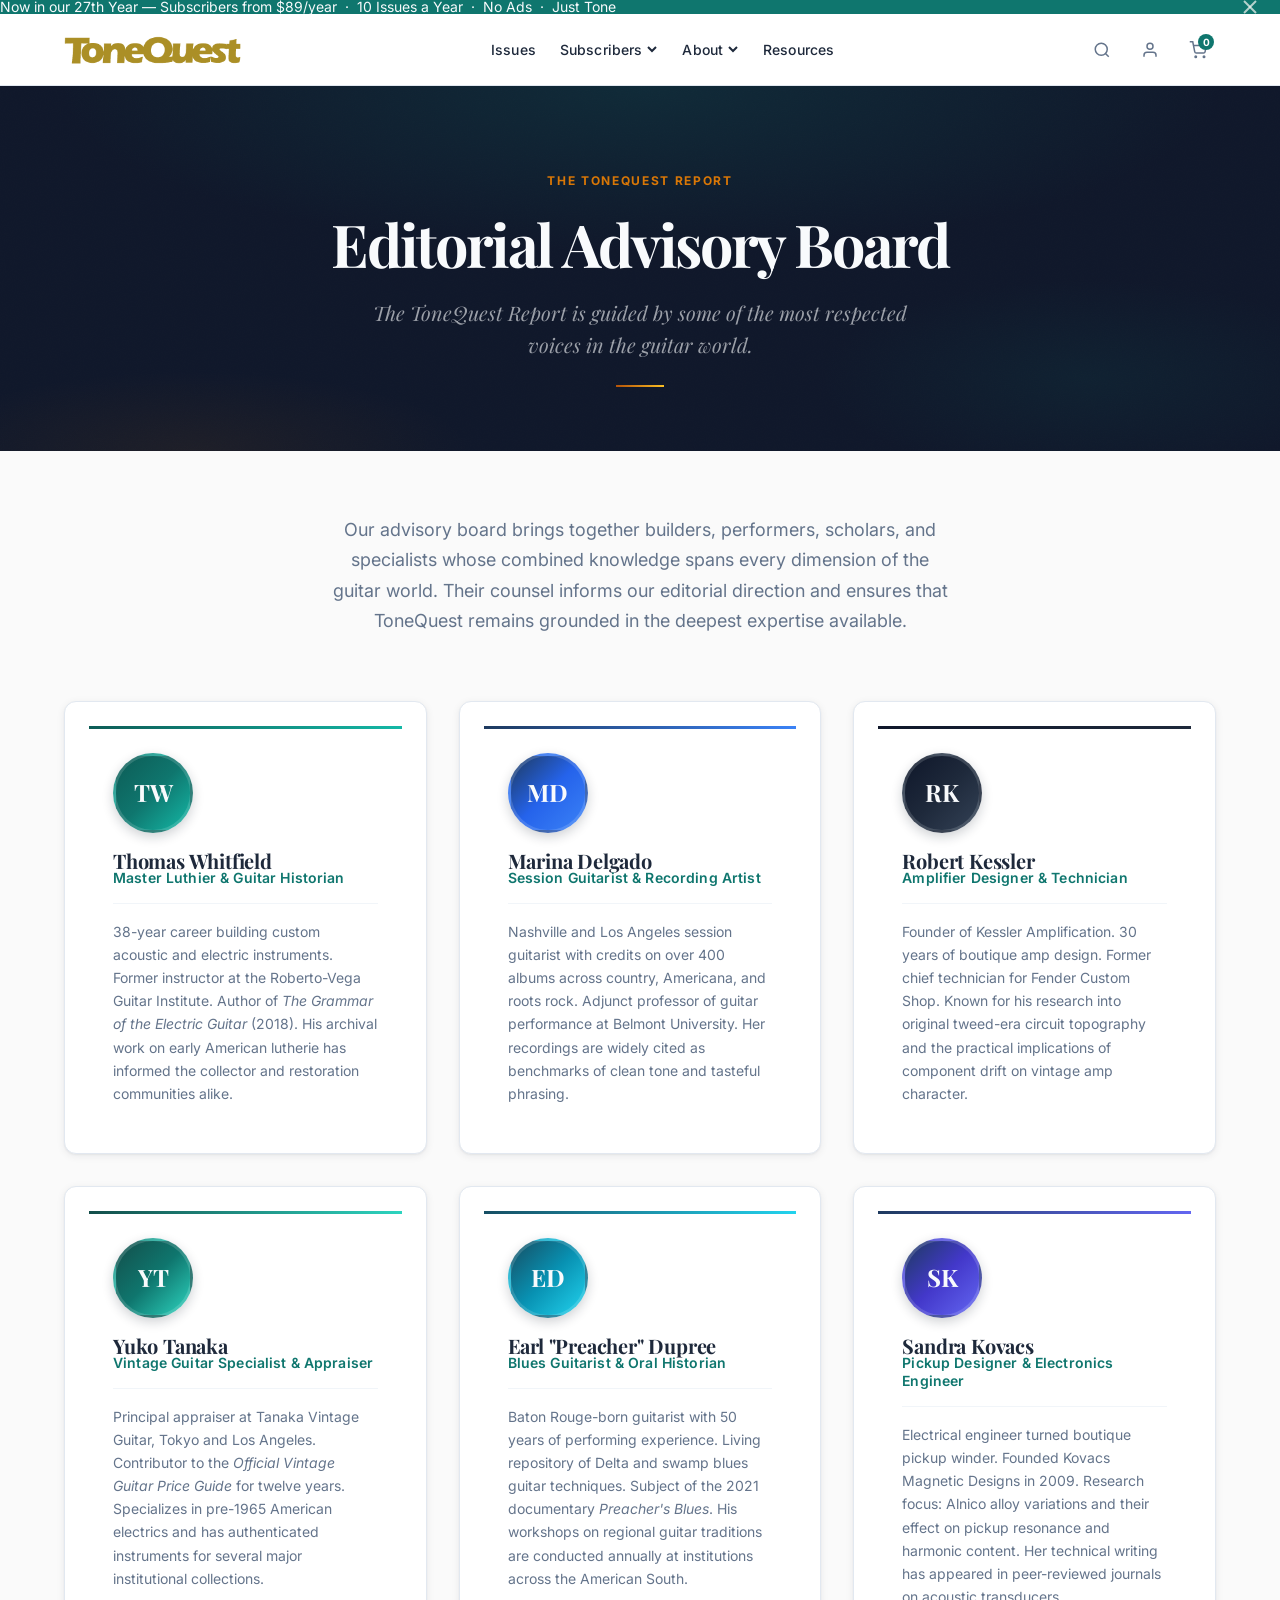
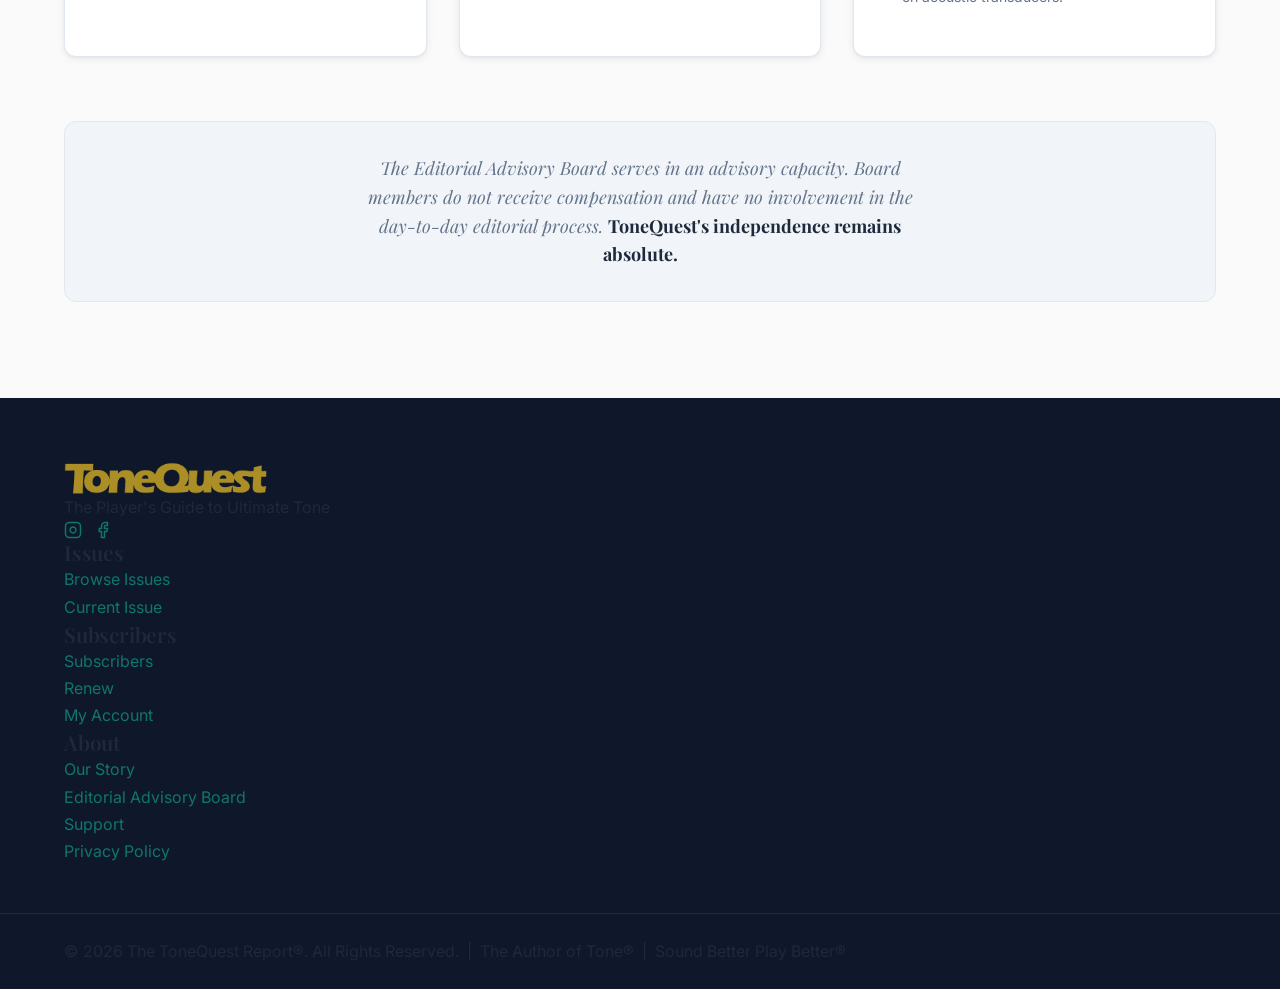
==== about/editorial-board/index.html @ 8b1b0295 "Update site — 2026-04-07T21:01:37.101Z" ====
<!DOCTYPE html>
<html lang="en">
<head>
  <meta charset="UTF-8">
  <meta name="viewport" content="width=device-width, initial-scale=1.0">
  <meta name="robots" content="none">
  <title>Editorial Advisory Board — The ToneQuest Report®</title>
  <link rel="preconnect" href="https://fonts.googleapis.com">
  <link rel="preconnect" href="https://fonts.gstatic.com" crossorigin>
  <link href="https://fonts.googleapis.com/css2?family=Playfair+Display:ital,wght@0,400;0,500;0,600;0,700;0,900;1,400;1,700&family=Inter:wght@300;400;500;600;700&display=swap" rel="stylesheet">
  <link rel="stylesheet" href="../../css/base.css">
  <link rel="stylesheet" href="../../css/components.css">
  <link rel="stylesheet" href="../../css/pages.css">

  <style>
    /* =========================================================================
       Editorial Advisory Board — Page-Specific Styles
       ========================================================================= */

    /* Page header */
    .page-header--board {
      background: var(--color-bg-dark);
      padding: var(--space-20) 0 var(--space-16);
      position: relative;
      overflow: hidden;
      text-align: center;
    }

    .page-header--board::before {
      content: '';
      position: absolute;
      inset: 0;
      background:
        radial-gradient(ellipse 70% 70% at 50% 0%, rgba(15, 118, 110, 0.2) 0%, transparent 65%),
        radial-gradient(ellipse 40% 40% at 15% 100%, rgba(217, 119, 6, 0.07) 0%, transparent 55%),
        radial-gradient(ellipse 35% 45% at 85% 80%, rgba(15, 118, 110, 0.1) 0%, transparent 60%);
      pointer-events: none;
    }

    .page-header--board::after {
      content: '';
      position: absolute;
      inset: 0;
      background-image: url("data:image/svg+xml,%3Csvg viewBox='0 0 512 512' xmlns='http://www.w3.org/2000/svg'%3E%3Cfilter id='noise'%3E%3CfeTurbulence type='fractalNoise' baseFrequency='0.65' numOctaves='3' stitchTiles='stitch'/%3E%3C/filter%3E%3Crect width='100%25' height='100%25' filter='url(%23noise)' opacity='0.05'/%3E%3C/svg%3E");
      pointer-events: none;
      opacity: 0.3;
    }

    .page-header--board .container {
      position: relative;
      z-index: 1;
    }

    .page-header--board .eyebrow {
      display: inline-flex;
      align-items: center;
      gap: var(--space-3);
      font-family: var(--font-sans);
      font-size: var(--text-xs);
      font-weight: 700;
      letter-spacing: 0.14em;
      text-transform: uppercase;
      color: var(--color-accent);
      margin-bottom: var(--space-5);
    }

    .page-header--board h1 {
      color: var(--color-text-light);
      font-size: clamp(2rem, 4vw + 0.5rem, var(--text-6xl));
      letter-spacing: -0.04em;
      margin-bottom: var(--space-5);
    }

    .page-header__sub {
      font-size: var(--text-xl);
      line-height: 1.6;
      color: rgba(248, 250, 252, 0.6);
      max-width: 52ch;
      margin: 0 auto;
      font-family: var(--font-serif);
      font-style: italic;
    }

    /* Gold rule divider */
    .page-header--board .gold-rule {
      width: 48px;
      height: 2px;
      background: linear-gradient(90deg, var(--color-accent-dark), var(--color-accent-light));
      margin: var(--space-6) auto 0;
    }

    /* -------------------------------------------------------------------------
       Board page body
       ------------------------------------------------------------------------- */
    .board-page {
      padding: var(--space-16) 0 var(--space-24);
    }

    /* Board intro text */
    .board-intro {
      max-width: 62ch;
      margin: 0 auto var(--space-16);
      text-align: center;
    }

    .board-intro p {
      font-size: var(--text-lg);
      line-height: 1.7;
      color: var(--color-text-muted);
    }

    /* Board grid */
    .board-grid {
      display: grid;
      grid-template-columns: repeat(3, 1fr);
      gap: var(--space-8);
    }

    @media (max-width: 900px) {
      .board-grid {
        grid-template-columns: repeat(2, 1fr);
      }
    }

    @media (max-width: 560px) {
      .board-grid {
        grid-template-columns: 1fr;
      }
    }

    /* Board card */
    .board-card {
      display: flex;
      flex-direction: column;
      gap: 0;
      background: var(--color-surface);
      border: 1px solid var(--color-border);
      border-radius: var(--radius-xl);
      overflow: hidden;
      box-shadow: var(--shadow-card);
      transition: box-shadow 250ms var(--easing-out), transform 250ms var(--easing-out);
    }

    .board-card:hover {
      box-shadow: var(--shadow-elevated);
      transform: translateY(-3px);
    }

    /* Card top accent bar */
    .board-card__accent-bar {
      height: 3px;
    }

    .board-card__body {
      display: flex;
      flex-direction: column;
      gap: var(--space-4);
      padding: var(--space-6);
    }

    /* Avatar */
    .board-card__avatar {
      width: 80px;
      height: 80px;
      border-radius: var(--radius-full);
      display: flex;
      align-items: center;
      justify-content: center;
      font-family: var(--font-serif);
      font-size: var(--text-2xl);
      font-weight: 700;
      color: #F8FAFC;
      flex-shrink: 0;
      border: 3px solid rgba(248, 250, 252, 0.15);
      box-shadow:
        0 4px 12px rgba(15, 23, 42, 0.2),
        0 0 0 4px rgba(248, 250, 252, 0.05);
    }

    .board-card__name {
      font-family: var(--font-serif);
      font-size: var(--text-xl);
      font-weight: 700;
      color: var(--color-text);
      letter-spacing: -0.01em;
      line-height: 1.2;
    }

    .board-card__title {
      font-size: var(--text-sm);
      font-weight: 600;
      color: var(--color-primary);
      letter-spacing: 0.01em;
      line-height: 1.3;
      margin-top: calc(var(--space-1) * -1);
    }

    .board-card__divider {
      height: 1px;
      background: var(--color-border-light);
    }

    .board-card__bio {
      font-size: var(--text-sm);
      line-height: 1.65;
      color: var(--color-text-muted);
    }

    /* Footer note */
    .board-footer-note {
      margin-top: var(--space-16);
      padding: var(--space-8) var(--space-10);
      background: var(--color-bg-alt);
      border: 1px solid var(--color-border);
      border-radius: var(--radius-xl);
      text-align: center;
    }

    .board-footer-note p {
      font-family: var(--font-serif);
      font-size: var(--text-lg);
      font-style: italic;
      line-height: 1.6;
      color: var(--color-text-muted);
      max-width: 55ch;
      margin: 0 auto;
    }

    .board-footer-note p strong {
      font-style: normal;
      font-weight: 700;
      color: var(--color-text);
    }
  </style>
</head>
<body>

  <!-- Announcement Bar -->
  <div class="announcement-bar" id="announcementBar">
    <div class="announcement-bar__content">
      Now in our 27th Year — Subscribers from $89/year &nbsp;·&nbsp; 10 Issues a Year &nbsp;·&nbsp; No Ads &nbsp;·&nbsp; Just Tone
    </div>
    <button class="announcement-bar__close" id="closeAnnouncement" aria-label="Close announcement">
      <svg viewBox="0 0 14 14" fill="none" stroke="currentColor" stroke-width="2">
        <line x1="1" y1="1" x2="13" y2="13"/>
        <line x1="13" y1="1" x2="1" y2="13"/>
      </svg>
    </button>
  </div>

  <!-- Site Header -->
  <header class="site-header" id="siteHeader">
    <div class="site-header__inner container">
      <a href="../../" class="site-logo">
        <img src="../../brand_assets/email-header.png" alt="The ToneQuest Report" height="36">
      </a>

      <nav class="site-nav" id="siteNav" aria-label="Primary navigation">
        <ul class="site-nav__list" style="display: flex; align-items: center; gap: 0; list-style: none;">
          <li class="site-nav__item">
            <a href="../../issues/" class="site-nav__link">Issues</a>
          </li>
          <li class="site-nav__item" data-dropdown>
            <button class="site-nav__link" aria-expanded="false" aria-haspopup="true">
              Subscribers
              <svg class="site-nav__chevron" viewBox="0 0 12 12" fill="none" stroke="currentColor" stroke-width="2">
                <polyline points="2,4 6,8 10,4"/>
              </svg>
            </button>
            <div class="nav-dropdown">
              <a href="../../subscribers/" class="nav-dropdown__link">Subscribers</a>
              <a href="../../renew/" class="nav-dropdown__link">Renew</a>
              <a href="../../my-account/" class="nav-dropdown__link">My Account</a>
            </div>
          </li>
          <li class="site-nav__item" data-dropdown>
            <button class="site-nav__link" aria-expanded="false" aria-haspopup="true">
              About
              <svg class="site-nav__chevron" viewBox="0 0 12 12" fill="none" stroke="currentColor" stroke-width="2">
                <polyline points="2,4 6,8 10,4"/>
              </svg>
            </button>
            <div class="nav-dropdown">
              <a href="../../about/our-story/" class="nav-dropdown__link">Our Story</a>
              <a href="../../about/editorial-board/" class="nav-dropdown__link">Editorial Advisory Board</a>
            </div>
          </li>
          <li class="site-nav__item">
            <a href="#" class="site-nav__link">Resources</a>
          </li>
        </ul>
      </nav>

      <div class="site-header__actions">
        <button class="header-icon-btn" aria-label="Search">
          <svg viewBox="0 0 24 24" fill="none" stroke="currentColor" stroke-width="2">
            <circle cx="11" cy="11" r="8"/>
            <line x1="21" y1="21" x2="16.65" y2="16.65"/>
          </svg>
        </button>
        <a href="../../my-account/" class="header-icon-btn" aria-label="My Account">
          <svg viewBox="0 0 24 24" fill="none" stroke="currentColor" stroke-width="2">
            <path d="M20 21v-2a4 4 0 0 0-4-4H8a4 4 0 0 0-4 4v2"/>
            <circle cx="12" cy="7" r="4"/>
          </svg>
        </a>
        <button class="header-icon-btn" style="position: relative;" aria-label="Cart">
          <svg viewBox="0 0 24 24" fill="none" stroke="currentColor" stroke-width="2">
            <circle cx="9" cy="21" r="1"/>
            <circle cx="20" cy="21" r="1"/>
            <path d="M1 1h4l2.68 13.39a2 2 0 0 0 2 1.61h9.72a2 2 0 0 0 2-1.61L23 6H6"/>
          </svg>
          <span style="
            position: absolute; top: 2px; right: 2px;
            min-width: 16px; height: 16px;
            background: var(--color-primary);
            color: white; font-size: 10px; font-weight: 700;
            border-radius: 8px; display: flex; align-items: center; justify-content: center;
            padding: 0 3px; line-height: 1;
          ">0</span>
        </button>
        <button class="hamburger-btn" id="menuToggle" aria-expanded="false" aria-label="Open menu">
          <span class="hamburger-btn__line"></span>
          <span class="hamburger-btn__line"></span>
          <span class="hamburger-btn__line"></span>
        </button>
      </div>
    </div>
  </header>

  <!-- Mobile Nav -->
  <div class="mobile-nav-overlay" id="mobileNavOverlay"></div>
  <nav class="mobile-nav-drawer" id="mobile-nav-drawer" aria-label="Mobile navigation">
    <div class="mobile-nav-drawer__header">
      <img src="../../brand_assets/email-header.png" alt="The ToneQuest Report" height="28">
      <button class="mobile-nav-drawer__close" aria-label="Close menu">
        <svg width="18" height="18" viewBox="0 0 18 18" fill="none" stroke="currentColor" stroke-width="2">
          <line x1="2" y1="2" x2="16" y2="16"/>
          <line x1="16" y1="2" x2="2" y2="16"/>
        </svg>
      </button>
    </div>
    <ul class="mobile-nav__list">
      <li><a href="../../issues/" class="mobile-nav__link">Issues</a></li>
      <li>
        <button class="mobile-nav__link" style="width: 100%; text-align: left; justify-content: space-between;">
          Subscribers <span>▾</span>
        </button>
        <div class="mobile-nav__sub">
          <a href="../../subscribers/" class="mobile-nav__sub-link">Subscribers</a>
          <a href="../../renew/" class="mobile-nav__sub-link">Renew</a>
          <a href="../../my-account/" class="mobile-nav__sub-link">My Account</a>
        </div>
      </li>
      <li>
        <button class="mobile-nav__link" style="width: 100%; text-align: left; justify-content: space-between;">
          About <span>▾</span>
        </button>
        <div class="mobile-nav__sub">
          <a href="../../about/our-story/" class="mobile-nav__sub-link">Our Story</a>
          <a href="../../about/editorial-board/" class="mobile-nav__sub-link">Editorial Advisory Board</a>
        </div>
      </li>
      <li><a href="#" class="mobile-nav__link">Resources</a></li>
    </ul>
    <div class="mobile-nav-drawer__cta">
      <a href="../../subscribers/" class="btn btn-primary btn-full">Subscribers — from $89/yr</a>
    </div>
  </nav>

  <!-- Page Header -->
  <section class="page-header--board">
    <div class="container">
      <div class="eyebrow">The ToneQuest Report</div>
      <h1>Editorial Advisory Board</h1>
      <p class="page-header__sub">The ToneQuest Report is guided by some of the most respected voices in the guitar world.</p>
      <div class="gold-rule"></div>
    </div>
  </section>

  <!-- Board Page Main -->
  <main class="board-page">
    <div class="container">

      <div class="board-intro">
        <p>Our advisory board brings together builders, performers, scholars, and specialists whose combined knowledge spans every dimension of the guitar world. Their counsel informs our editorial direction and ensures that ToneQuest remains grounded in the deepest expertise available.</p>
      </div>

      <div class="board-grid">

        <!-- Thomas Whitfield -->
        <div class="board-card">
          <div class="board-card__accent-bar" style="background: linear-gradient(90deg, #0D5C56, #14B8A6);"></div>
          <div class="board-card__body">
            <div class="board-card__avatar" style="background: linear-gradient(135deg, #0D5C56, #0F766E, #14B8A6);">TW</div>
            <div>
              <h3 class="board-card__name">Thomas Whitfield</h3>
              <p class="board-card__title">Master Luthier &amp; Guitar Historian</p>
            </div>
            <div class="board-card__divider"></div>
            <p class="board-card__bio">38-year career building custom acoustic and electric instruments. Former instructor at the Roberto-Vega Guitar Institute. Author of <em>The Grammar of the Electric Guitar</em> (2018). His archival work on early American lutherie has informed the collector and restoration communities alike.</p>
          </div>
        </div>

        <!-- Marina Delgado -->
        <div class="board-card">
          <div class="board-card__accent-bar" style="background: linear-gradient(90deg, #1E3A5F, #3B82F6);"></div>
          <div class="board-card__body">
            <div class="board-card__avatar" style="background: linear-gradient(135deg, #1E3A5F, #2563EB, #3B82F6);">MD</div>
            <div>
              <h3 class="board-card__name">Marina Delgado</h3>
              <p class="board-card__title">Session Guitarist &amp; Recording Artist</p>
            </div>
            <div class="board-card__divider"></div>
            <p class="board-card__bio">Nashville and Los Angeles session guitarist with credits on over 400 albums across country, Americana, and roots rock. Adjunct professor of guitar performance at Belmont University. Her recordings are widely cited as benchmarks of clean tone and tasteful phrasing.</p>
          </div>
        </div>

        <!-- Robert Kessler -->
        <div class="board-card">
          <div class="board-card__accent-bar" style="background: linear-gradient(90deg, #0F172A, #1E293B);"></div>
          <div class="board-card__body">
            <div class="board-card__avatar" style="background: linear-gradient(135deg, #0F172A, #1E293B, #334155);">RK</div>
            <div>
              <h3 class="board-card__name">Robert Kessler</h3>
              <p class="board-card__title">Amplifier Designer &amp; Technician</p>
            </div>
            <div class="board-card__divider"></div>
            <p class="board-card__bio">Founder of Kessler Amplification. 30 years of boutique amp design. Former chief technician for Fender Custom Shop. Known for his research into original tweed-era circuit topography and the practical implications of component drift on vintage amp character.</p>
          </div>
        </div>

        <!-- Yuko Tanaka -->
        <div class="board-card">
          <div class="board-card__accent-bar" style="background: linear-gradient(90deg, #134E4A, #2DD4BF);"></div>
          <div class="board-card__body">
            <div class="board-card__avatar" style="background: linear-gradient(135deg, #134E4A, #0F766E, #2DD4BF);">YT</div>
            <div>
              <h3 class="board-card__name">Yuko Tanaka</h3>
              <p class="board-card__title">Vintage Guitar Specialist &amp; Appraiser</p>
            </div>
            <div class="board-card__divider"></div>
            <p class="board-card__bio">Principal appraiser at Tanaka Vintage Guitar, Tokyo and Los Angeles. Contributor to the <em>Official Vintage Guitar Price Guide</em> for twelve years. Specializes in pre-1965 American electrics and has authenticated instruments for several major institutional collections.</p>
          </div>
        </div>

        <!-- Earl "Preacher" Dupree -->
        <div class="board-card">
          <div class="board-card__accent-bar" style="background: linear-gradient(90deg, #164E63, #22D3EE);"></div>
          <div class="board-card__body">
            <div class="board-card__avatar" style="background: linear-gradient(135deg, #164E63, #0891B2, #22D3EE);">ED</div>
            <div>
              <h3 class="board-card__name">Earl "Preacher" Dupree</h3>
              <p class="board-card__title">Blues Guitarist &amp; Oral Historian</p>
            </div>
            <div class="board-card__divider"></div>
            <p class="board-card__bio">Baton Rouge-born guitarist with 50 years of performing experience. Living repository of Delta and swamp blues guitar techniques. Subject of the 2021 documentary <em>Preacher's Blues</em>. His workshops on regional guitar traditions are conducted annually at institutions across the American South.</p>
          </div>
        </div>

        <!-- Sandra Kovacs -->
        <div class="board-card">
          <div class="board-card__accent-bar" style="background: linear-gradient(90deg, #1E3A5F, #6366F1);"></div>
          <div class="board-card__body">
            <div class="board-card__avatar" style="background: linear-gradient(135deg, #1E3A5F, #4338CA, #6366F1);">SK</div>
            <div>
              <h3 class="board-card__name">Sandra Kovacs</h3>
              <p class="board-card__title">Pickup Designer &amp; Electronics Engineer</p>
            </div>
            <div class="board-card__divider"></div>
            <p class="board-card__bio">Electrical engineer turned boutique pickup winder. Founded Kovacs Magnetic Designs in 2009. Research focus: Alnico alloy variations and their effect on pickup resonance and harmonic content. Her technical writing has appeared in peer-reviewed journals on acoustic transducers.</p>
          </div>
        </div>

      </div><!-- /.board-grid -->

      <div class="board-footer-note">
        <p>The Editorial Advisory Board serves in an advisory capacity. Board members do not receive compensation and have no involvement in the day-to-day editorial process. <strong>ToneQuest's independence remains absolute.</strong></p>
      </div>

    </div>
  </main>

  <!-- Site Footer -->
  <footer class="site-footer">
    <div class="site-footer__main container">
      <div class="site-footer__col site-footer__col--brand">
        <img src="../../brand_assets/email-header.png" alt="The ToneQuest Report" height="32" class="site-footer__logo">
        <p class="site-footer__tagline">The Player's Guide to Ultimate Tone</p>
        <div class="site-footer__social">
          <a href="#" class="site-footer__social-link" aria-label="Instagram">
            <svg width="18" height="18" viewBox="0 0 24 24" fill="none" stroke="currentColor" stroke-width="2">
              <rect x="2" y="2" width="20" height="20" rx="5" ry="5"/>
              <path d="M16 11.37A4 4 0 1 1 12.63 8 4 4 0 0 1 16 11.37z"/>
              <line x1="17.5" y1="6.5" x2="17.51" y2="6.5"/>
            </svg>
          </a>
          <a href="#" class="site-footer__social-link" aria-label="Facebook">
            <svg width="18" height="18" viewBox="0 0 24 24" fill="none" stroke="currentColor" stroke-width="2">
              <path d="M18 2h-3a5 5 0 0 0-5 5v3H7v4h3v8h4v-8h3l1-4h-4V7a1 1 0 0 1 1-1h3z"/>
            </svg>
          </a>
        </div>
      </div>
      <div class="site-footer__col">
        <h4 class="site-footer__heading">Issues</h4>
        <ul class="site-footer__links">
          <li><a href="../../issues/">Browse Issues</a></li>
          <li><a href="../../issues/march-2026/">Current Issue</a></li>
        </ul>
      </div>
      <div class="site-footer__col">
        <h4 class="site-footer__heading">Subscribers</h4>
        <ul class="site-footer__links">
          <li><a href="../../subscribers/">Subscribers</a></li>
          <li><a href="../../renew/">Renew</a></li>
          <li><a href="../../my-account/">My Account</a></li>
        </ul>
      </div>
      <div class="site-footer__col">
        <h4 class="site-footer__heading">About</h4>
        <ul class="site-footer__links">
          <li><a href="../../about/our-story/">Our Story</a></li>
          <li><a href="../../about/editorial-board/">Editorial Advisory Board</a></li>
          <li><a href="#">Support</a></li>
          <li><a href="#">Privacy Policy</a></li>
        </ul>
      </div>
    </div>
    <div class="site-footer__bottom">
      <div class="container">
        <p>© 2026 The ToneQuest Report®. All Rights Reserved. &nbsp;|&nbsp; The Author of Tone® &nbsp;|&nbsp; Sound Better Play Better®</p>
      </div>
    </div>
  </footer>

  <script src="../../js/main.js"></script>

  <script>
    (function() {
      var closeBtn = document.getElementById('closeAnnouncement');
      var bar = document.getElementById('announcementBar');
      if (closeBtn && bar) {
        closeBtn.addEventListener('click', function() {
          bar.classList.add('is-hidden');
          try { sessionStorage.setItem('tqr-announcement-dismissed', 'true'); } catch(e) {}
        });
        if (sessionStorage.getItem('tqr-announcement-dismissed') === 'true') {
          bar.classList.add('is-hidden');
        }
      }
    })();
  </script>
</body>
</html>
---- css/base.css ----
/* ==========================================================================
   THE TONEQUEST REPORT — base.css
   CSS Reset + Design System Variables + Base Typography
   ========================================================================== */

/* --------------------------------------------------------------------------
   Google Fonts
   -------------------------------------------------------------------------- */
@import url('https://fonts.googleapis.com/css2?family=Playfair+Display:ital,wght@0,300;0,400;0,500;0,600;0,700;0,900;1,300;1,400;1,500;1,600;1,700;1,900&family=Inter:wght@300;400;500;600;700&display=swap');

/* --------------------------------------------------------------------------
   Design System Variables
   -------------------------------------------------------------------------- */
:root {
  /* Brand Colors */
  --color-primary: #0F766E;
  --color-primary-dark: #0D5C56;
  --color-primary-light: #14B8A6;
  --color-accent: #D97706;
  --color-accent-light: #FBBF24;
  --color-accent-dark: #B45309;

  /* Backgrounds */
  --color-bg: #FAFAFA;
  --color-bg-alt: #F1F5F9;
  --color-bg-dark: #0F172A;
  --color-bg-darker: #020617;
  --color-surface: #FFFFFF;

  /* Text */
  --color-text: #1E293B;
  --color-text-muted: #64748B;
  --color-text-light: #F8FAFC;
  --color-text-dim: #94A3B8;

  /* Borders */
  --color-border: #E2E8F0;
  --color-border-dark: #CBD5E1;
  --color-border-light: #F1F5F9;

  /* Semantic */
  --color-success: #2D6A4F;
  --color-error: #C0392B;
  --color-warning: #D4850A;

  /* Typography */
  --font-serif: 'Playfair Display', Georgia, 'Times New Roman', serif;
  --font-sans: 'Inter', system-ui, -apple-system, sans-serif;

  /* Type Scale */
  --text-xs: 0.75rem;       /* 12px */
  --text-sm: 0.875rem;      /* 14px */
  --text-base: 1rem;        /* 16px */
  --text-lg: 1.125rem;      /* 18px */
  --text-xl: 1.25rem;       /* 20px */
  --text-2xl: 1.5rem;       /* 24px */
  --text-3xl: 1.875rem;     /* 30px */
  --text-4xl: 2.25rem;      /* 36px */
  --text-5xl: 3rem;         /* 48px */
  --text-6xl: 3.75rem;      /* 60px */
  --text-7xl: 4.5rem;       /* 72px */

  /* Spacing Scale */
  --space-1: 0.25rem;       /* 4px */
  --space-2: 0.5rem;        /* 8px */
  --space-3: 0.75rem;       /* 12px */
  --space-4: 1rem;          /* 16px */
  --space-5: 1.25rem;       /* 20px */
  --space-6: 1.5rem;        /* 24px */
  --space-8: 2rem;          /* 32px */
  --space-10: 2.5rem;       /* 40px */
  --space-12: 3rem;         /* 48px */
  --space-16: 4rem;         /* 64px */
  --space-20: 5rem;         /* 80px */
  --space-24: 6rem;         /* 96px */
  --space-32: 8rem;         /* 128px */

  /* Layout */
  --container-max: 1200px;
  --container-narrow: 800px;
  --container-wide: 1400px;
  --nav-height: 72px;

  /* Border Radius */
  --radius-sm: 2px;
  --radius-md: 4px;
  --radius-lg: 8px;
  --radius-xl: 12px;
  --radius-full: 9999px;

  /* Shadows — layered, color-tinted */
  --shadow-sm: 0 1px 4px rgba(15, 23, 42, 0.06);
  --shadow-card: 0 2px 8px rgba(15, 23, 42, 0.07), 0 1px 2px rgba(15, 23, 42, 0.05);
  --shadow-elevated: 0 8px 24px rgba(15, 23, 42, 0.12), 0 2px 6px rgba(15, 23, 42, 0.08);
  --shadow-floating: 0 16px 48px rgba(15, 23, 42, 0.18), 0 4px 12px rgba(15, 23, 42, 0.1);
  --shadow-primary: 0 4px 16px rgba(15, 118, 110, 0.25), 0 1px 4px rgba(15, 118, 110, 0.15);

  /* Transitions — specific properties only, never transition-all */
  --transition: 200ms ease;
  --transition-slow: 350ms ease;
  --easing-spring: cubic-bezier(0.34, 1.56, 0.64, 1);
  --easing-out: cubic-bezier(0.22, 1, 0.36, 1);
}

/* --------------------------------------------------------------------------
   SVG Grain Filter (inline, referenceable site-wide)
   -------------------------------------------------------------------------- */
.grain-filter {
  position: fixed;
  top: 0;
  left: 0;
  width: 0;
  height: 0;
  pointer-events: none;
}

/* --------------------------------------------------------------------------
   Modern CSS Reset
   -------------------------------------------------------------------------- */
*,
*::before,
*::after {
  box-sizing: border-box;
  margin: 0;
  padding: 0;
}

html {
  font-size: 16px;
  -webkit-text-size-adjust: 100%;
  scroll-behavior: smooth;
  tab-size: 4;
}

body {
  font-family: var(--font-sans);
  font-size: var(--text-base);
  font-weight: 400;
  line-height: 1.7;
  color: var(--color-text);
  background-color: var(--color-bg);
  -webkit-font-smoothing: antialiased;
  -moz-osx-font-smoothing: grayscale;
  text-rendering: optimizeLegibility;
  overflow-x: hidden;
}

img,
picture,
video,
canvas,
svg {
  display: block;
  max-width: 100%;
}

input,
button,
textarea,
select {
  font: inherit;
}

p,
h1,
h2,
h3,
h4,
h5,
h6 {
  overflow-wrap: break-word;
}

ul,
ol {
  list-style: none;
}

a {
  color: inherit;
  text-decoration: none;
}

button {
  cursor: pointer;
  border: none;
  background: none;
}

table {
  border-collapse: collapse;
}

/* --------------------------------------------------------------------------
   Fluid Typography
   -------------------------------------------------------------------------- */
h1 {
  font-family: var(--font-serif);
  font-size: clamp(2rem, 4vw + 0.5rem, var(--text-6xl));
  font-weight: 700;
  line-height: 1.1;
  letter-spacing: -0.03em;
  color: var(--color-text);
}

h2 {
  font-family: var(--font-serif);
  font-size: clamp(1.5rem, 2.5vw + 0.5rem, var(--text-4xl));
  font-weight: 700;
  line-height: 1.15;
  letter-spacing: -0.02em;
  color: var(--color-text);
}

h3 {
  font-family: var(--font-serif);
  font-size: clamp(1.25rem, 1.5vw + 0.5rem, var(--text-3xl));
  font-weight: 600;
  line-height: 1.2;
  letter-spacing: -0.015em;
  color: var(--color-text);
}

h4 {
  font-family: var(--font-serif);
  font-size: clamp(1.125rem, 1vw + 0.5rem, var(--text-2xl));
  font-weight: 600;
  line-height: 1.3;
  letter-spacing: -0.01em;
  color: var(--color-text);
}

h5 {
  font-family: var(--font-serif);
  font-size: var(--text-xl);
  font-weight: 500;
  line-height: 1.4;
  color: var(--color-text);
}

h6 {
  font-family: var(--font-sans);
  font-size: var(--text-sm);
  font-weight: 700;
  line-height: 1.4;
  letter-spacing: 0.08em;
  text-transform: uppercase;
  color: var(--color-text-muted);
}

p {
  font-size: var(--text-base);
  line-height: 1.7;
  color: var(--color-text);
}

p + p {
  margin-top: var(--space-4);
}

/* Link base */
a {
  color: var(--color-primary);
  text-underline-offset: 3px;
  transition: color var(--transition), opacity var(--transition);
}

a:hover {
  color: var(--color-primary-dark);
}

a:focus-visible {
  outline: 2px solid var(--color-accent);
  outline-offset: 3px;
  border-radius: var(--radius-sm);
}

/* --------------------------------------------------------------------------
   Container System
   -------------------------------------------------------------------------- */
.container {
  width: 100%;
  max-width: var(--container-max);
  margin-left: auto;
  margin-right: auto;
  padding-left: var(--space-6);
  padding-right: var(--space-6);
}

.container-narrow {
  width: 100%;
  max-width: var(--container-narrow);
  margin-left: auto;
  margin-right: auto;
  padding-left: var(--space-6);
  padding-right: var(--space-6);
}

.container-wide {
  width: 100%;
  max-width: var(--container-wide);
  margin-left: auto;
  margin-right: auto;
  padding-left: var(--space-6);
  padding-right: var(--space-6);
}

@media (max-width: 768px) {
  .container,
  .container-narrow,
  .container-wide {
    padding-left: var(--space-4);
    padding-right: var(--space-4);
  }
}

/* --------------------------------------------------------------------------
   Utility Classes
   -------------------------------------------------------------------------- */

/* Text utilities */
.text-serif { font-family: var(--font-serif); }
.text-sans  { font-family: var(--font-sans); }
.text-xs    { font-size: var(--text-xs); }
.text-sm    { font-size: var(--text-sm); }
.text-base  { font-size: var(--text-base); }
.text-lg    { font-size: var(--text-lg); }
.text-xl    { font-size: var(--text-xl); }
.text-2xl   { font-size: var(--text-2xl); }
.text-3xl   { font-size: var(--text-3xl); }
.text-4xl   { font-size: var(--text-4xl); }

.font-light    { font-weight: 300; }
.font-normal   { font-weight: 400; }
.font-medium   { font-weight: 500; }
.font-semibold { font-weight: 600; }
.font-bold     { font-weight: 700; }
.font-black    { font-weight: 900; }

.text-primary   { color: var(--color-primary); }
.text-accent    { color: var(--color-accent); }
.text-muted     { color: var(--color-text-muted); }
.text-light     { color: var(--color-text-light); }
.text-dark      { color: var(--color-text); }

.uppercase  { text-transform: uppercase; }
.italic     { font-style: italic; }
.tracking-wide  { letter-spacing: 0.06em; }
.tracking-wider { letter-spacing: 0.1em; }
.tracking-tight { letter-spacing: -0.02em; }

.eyebrow {
  display: inline-block;
  font-family: var(--font-sans);
  font-size: var(--text-xs);
  font-weight: 700;
  letter-spacing: 0.12em;
  text-transform: uppercase;
  color: var(--color-accent);
}

/* Display utilities */
.sr-only {
  position: absolute;
  width: 1px;
  height: 1px;
  padding: 0;
  margin: -1px;
  overflow: hidden;
  clip: rect(0, 0, 0, 0);
  white-space: nowrap;
  border-width: 0;
}

.hidden { display: none; }
.block  { display: block; }
.flex   { display: flex; }
.grid   { display: grid; }

.items-center  { align-items: center; }
.justify-between { justify-content: space-between; }
.justify-center  { justify-content: center; }
.gap-4  { gap: var(--space-4); }
.gap-6  { gap: var(--space-6); }
.gap-8  { gap: var(--space-8); }

/* Spacing utilities */
.mt-4  { margin-top: var(--space-4); }
.mt-6  { margin-top: var(--space-6); }
.mt-8  { margin-top: var(--space-8); }
.mb-4  { margin-bottom: var(--space-4); }
.mb-6  { margin-bottom: var(--space-6); }
.mb-8  { margin-bottom: var(--space-8); }
.py-8  { padding-top: var(--space-8); padding-bottom: var(--space-8); }
.py-12 { padding-top: var(--space-12); padding-bottom: var(--space-12); }
.py-16 { padding-top: var(--space-16); padding-bottom: var(--space-16); }
.py-20 { padding-top: var(--space-20); padding-bottom: var(--space-20); }

/* Color background utilities */
.bg-primary { background-color: var(--color-primary); }
.bg-accent   { background-color: var(--color-accent); }
.bg-dark     { background-color: var(--color-bg-dark); }
.bg-alt      { background-color: var(--color-bg-alt); }
.bg-surface  { background-color: var(--color-surface); }

/* Border utilities */
.border-bottom { border-bottom: 1px solid var(--color-border); }
.border-top    { border-top: 1px solid var(--color-border); }
.divider {
  height: 1px;
  background: var(--color-border);
  margin: var(--space-8) 0;
}
.divider-accent {
  height: 2px;
  background: linear-gradient(90deg, var(--color-accent) 0%, var(--color-accent-light) 50%, transparent 100%);
  margin: var(--space-6) 0;
}

/* Focus ring */
:focus-visible {
  outline: 2px solid var(--color-accent);
  outline-offset: 3px;
}

/* Selection */
::selection {
  background: rgba(15, 118, 110, 0.2);
  color: var(--color-text);
}

/* Scrollbar */
::-webkit-scrollbar {
  width: 8px;
}
::-webkit-scrollbar-track {
  background: var(--color-bg-alt);
}
::-webkit-scrollbar-thumb {
  background: var(--color-border-dark);
  border-radius: var(--radius-full);
}
::-webkit-scrollbar-thumb:hover {
  background: var(--color-text-muted);
}
---- css/components.css ----
/* ==========================================================================
   THE TONEQUEST REPORT — components.css
   All Reusable Component Styles
   ========================================================================== */

/* --------------------------------------------------------------------------
   Announcement Bar
   -------------------------------------------------------------------------- */
.announcement-bar {
  background: var(--color-primary);
  color: var(--color-text-light);
  font-size: var(--text-sm);
  line-height: 1;
  position: relative;
  z-index: 200;
  transition: height var(--transition), opacity var(--transition), padding var(--transition);
  overflow: hidden;
}

.announcement-bar.is-hidden {
  height: 0;
  padding: 0;
  opacity: 0;
  pointer-events: none;
}

.announcement-bar__inner {
  display: flex;
  align-items: center;
  justify-content: center;
  min-height: 40px;
  padding: var(--space-2) var(--space-6);
  position: relative;
}

.announcement-bar__text {
  font-family: var(--font-sans);
  font-weight: 500;
  letter-spacing: 0.01em;
  text-align: center;
  flex: 1;
  padding: 0 var(--space-8);
}

.announcement-bar__text a {
  color: var(--color-accent-light);
  text-decoration: underline;
  text-underline-offset: 2px;
  transition: color var(--transition);
}

.announcement-bar__text a:hover {
  color: #fff;
}

.announcement-bar__close {
  position: absolute;
  right: var(--space-4);
  top: 50%;
  transform: translateY(-50%);
  display: flex;
  align-items: center;
  justify-content: center;
  width: 28px;
  height: 28px;
  color: rgba(250, 248, 244, 0.7);
  border-radius: var(--radius-md);
  transition: color var(--transition), background var(--transition);
  flex-shrink: 0;
}

.announcement-bar__close:hover {
  color: var(--color-text-light);
  background: rgba(250, 248, 244, 0.15);
}

.announcement-bar__close:focus-visible {
  outline: 2px solid var(--color-accent-light);
  outline-offset: 2px;
}

.announcement-bar__close svg {
  width: 14px;
  height: 14px;
}

/* --------------------------------------------------------------------------
   Site Header / Navigation
   -------------------------------------------------------------------------- */
.site-header {
  position: sticky;
  top: 0;
  z-index: 100;
  background: var(--color-surface);
  border-bottom: 1px solid var(--color-border);
  height: var(--nav-height);
  transition: box-shadow var(--transition), border-color var(--transition);
}

.site-header.scrolled {
  box-shadow: 0 2px 20px rgba(15, 23, 42, 0.1), 0 1px 4px rgba(15, 23, 42, 0.06);
  border-bottom-color: var(--color-border-dark);
}

.site-header__inner {
  display: flex;
  align-items: center;
  height: 100%;
  gap: var(--space-8);
}

/* Logo */
.site-logo {
  display: flex;
  align-items: center;
  flex-shrink: 0;
  text-decoration: none;
}

.site-logo img {
  height: 28px;
  width: auto;
}

.site-logo__text {
  font-family: var(--font-serif);
  font-size: var(--text-xl);
  font-weight: 700;
  letter-spacing: -0.01em;
  color: var(--color-accent);
  line-height: 1;
}

/* Primary Navigation */
.site-nav {
  display: flex;
  align-items: center;
  gap: 0;
  flex: 1;
  justify-content: center;
}

.site-nav__item {
  position: relative;
}

.site-nav__link {
  display: flex;
  align-items: center;
  gap: var(--space-1);
  padding: var(--space-2) var(--space-3);
  font-family: var(--font-sans);
  font-size: var(--text-sm);
  font-weight: 500;
  color: var(--color-text);
  letter-spacing: 0.01em;
  white-space: nowrap;
  position: relative;
  transition: color var(--transition);
  border-radius: var(--radius-md);
}

.site-nav__link::after {
  content: '';
  position: absolute;
  bottom: -1px;
  left: var(--space-3);
  right: var(--space-3);
  height: 2px;
  background: var(--color-accent);
  transform: scaleX(0);
  transform-origin: left;
  transition: transform 200ms var(--easing-out);
}

.site-nav__link:hover {
  color: var(--color-primary);
}

.site-nav__link:hover::after,
.site-nav__link.is-active::after {
  transform: scaleX(1);
}

.site-nav__link.is-active {
  color: var(--color-primary);
}

.site-nav__link:focus-visible {
  outline: 2px solid var(--color-accent);
  outline-offset: 2px;
}

.site-nav__chevron {
  width: 12px;
  height: 12px;
  transition: transform 200ms var(--easing-out);
  flex-shrink: 0;
}

.site-nav__item.is-open .site-nav__chevron {
  transform: rotate(180deg);
}

/* Dropdown Menus */
.nav-dropdown {
  position: absolute;
  top: calc(100% + 8px);
  left: 50%;
  transform: translateX(-50%) translateY(-4px);
  min-width: 200px;
  background: var(--color-surface);
  border: 1px solid var(--color-border);
  border-radius: var(--radius-lg);
  box-shadow: var(--shadow-floating);
  opacity: 0;
  pointer-events: none;
  transition: opacity 200ms var(--easing-out), transform 200ms var(--easing-out);
  z-index: 200;
  padding: var(--space-2) 0;
}

.site-nav__item.is-open .nav-dropdown,
.site-nav__item:focus-within .nav-dropdown {
  opacity: 1;
  pointer-events: auto;
  transform: translateX(-50%) translateY(0);
}

.nav-dropdown__link {
  display: block;
  padding: var(--space-3) var(--space-4);
  font-size: var(--text-sm);
  font-weight: 400;
  color: var(--color-text);
  white-space: nowrap;
  transition: background var(--transition), color var(--transition), padding-left var(--transition);
}

.nav-dropdown__link:hover {
  background: var(--color-bg-alt);
  color: var(--color-primary);
  padding-left: calc(var(--space-4) + 4px);
}

.nav-dropdown__link:focus-visible {
  outline: 2px solid var(--color-accent);
  outline-offset: -2px;
  background: var(--color-bg-alt);
}

.nav-dropdown__divider {
  height: 1px;
  background: var(--color-border);
  margin: var(--space-2) 0;
}

/* Header Actions (right side) */
.site-header__actions {
  display: flex;
  align-items: center;
  gap: var(--space-3);
  flex-shrink: 0;
  margin-left: auto;
}

.header-icon-btn {
  display: flex;
  align-items: center;
  justify-content: center;
  width: 36px;
  height: 36px;
  color: var(--color-text-muted);
  border-radius: var(--radius-md);
  transition: color var(--transition), background var(--transition);
}

.header-icon-btn:hover {
  color: var(--color-text);
  background: var(--color-bg-alt);
}

.header-icon-btn:focus-visible {
  outline: 2px solid var(--color-accent);
  outline-offset: 2px;
}

.header-icon-btn svg {
  width: 18px;
  height: 18px;
}

/* Hamburger button */
.hamburger-btn {
  display: none;
  flex-direction: column;
  justify-content: center;
  align-items: center;
  width: 36px;
  height: 36px;
  gap: 5px;
  border-radius: var(--radius-md);
  transition: background var(--transition);
}

.hamburger-btn:hover {
  background: var(--color-bg-alt);
}

.hamburger-btn:focus-visible {
  outline: 2px solid var(--color-accent);
  outline-offset: 2px;
}

.hamburger-btn__line {
  display: block;
  width: 20px;
  height: 2px;
  background: var(--color-text);
  border-radius: 1px;
  transition: transform 250ms var(--easing-spring), opacity 200ms ease, width var(--transition);
}

.hamburger-btn.is-open .hamburger-btn__line:nth-child(1) {
  transform: translateY(7px) rotate(45deg);
}

.hamburger-btn.is-open .hamburger-btn__line:nth-child(2) {
  opacity: 0;
  transform: scaleX(0);
}

.hamburger-btn.is-open .hamburger-btn__line:nth-child(3) {
  transform: translateY(-7px) rotate(-45deg);
}

/* Mobile Nav Drawer */
.mobile-nav-overlay {
  display: none;
  position: fixed;
  inset: 0;
  background: rgba(15, 23, 42, 0.5);
  z-index: 150;
  opacity: 0;
  transition: opacity var(--transition-slow);
}

.mobile-nav-overlay.is-visible {
  opacity: 1;
}

.mobile-nav-drawer {
  position: fixed;
  top: 0;
  right: 0;
  bottom: 0;
  width: min(320px, 85vw);
  background: var(--color-surface);
  z-index: 160;
  transform: translateX(100%);
  transition: transform 350ms var(--easing-out);
  overflow-y: auto;
  padding: var(--space-6);
  display: flex;
  flex-direction: column;
  gap: var(--space-6);
}

.mobile-nav-drawer.is-open {
  transform: translateX(0);
}

.mobile-nav-drawer__header {
  display: flex;
  align-items: center;
  justify-content: space-between;
  padding-bottom: var(--space-4);
  border-bottom: 1px solid var(--color-border);
}

.mobile-nav-drawer__close {
  display: flex;
  align-items: center;
  justify-content: center;
  width: 36px;
  height: 36px;
  color: var(--color-text-muted);
  border-radius: var(--radius-md);
  transition: color var(--transition), background var(--transition);
}

.mobile-nav-drawer__close:hover {
  color: var(--color-text);
  background: var(--color-bg-alt);
}

.mobile-nav-drawer__close:focus-visible {
  outline: 2px solid var(--color-accent);
  outline-offset: 2px;
}

.mobile-nav__list {
  display: flex;
  flex-direction: column;
  gap: 0;
}

.mobile-nav__link {
  display: flex;
  align-items: center;
  justify-content: space-between;
  padding: var(--space-3) var(--space-2);
  font-size: var(--text-base);
  font-weight: 500;
  color: var(--color-text);
  border-bottom: 1px solid var(--color-border-light);
  transition: color var(--transition), background var(--transition);
  border-radius: var(--radius-md);
}

.mobile-nav__link:hover {
  color: var(--color-primary);
  background: var(--color-bg-alt);
}

.mobile-nav__sub {
  padding-left: var(--space-4);
  border-left: 2px solid var(--color-border);
  margin: var(--space-2) 0 var(--space-2) var(--space-3);
  display: flex;
  flex-direction: column;
  gap: 0;
}

.mobile-nav__sub-link {
  display: block;
  padding: var(--space-2) var(--space-2);
  font-size: var(--text-sm);
  color: var(--color-text-muted);
  transition: color var(--transition);
}

.mobile-nav__sub-link:hover {
  color: var(--color-primary);
}

.mobile-nav-drawer__cta {
  margin-top: auto;
  padding-top: var(--space-6);
  border-top: 1px solid var(--color-border);
}

@media (max-width: 1024px) {
  .hamburger-btn {
    display: flex;
  }

  .site-nav {
    display: none;
  }

  .mobile-nav-overlay {
    display: block;
  }
}

@media (max-width: 640px) {
  .site-header__actions .btn {
    display: none;
  }
}

/* --------------------------------------------------------------------------
   Buttons
   -------------------------------------------------------------------------- */
.btn {
  display: inline-flex;
  align-items: center;
  justify-content: center;
  gap: var(--space-2);
  padding: 0.625rem var(--space-5);
  font-family: var(--font-sans);
  font-size: var(--text-sm);
  font-weight: 600;
  letter-spacing: 0.02em;
  line-height: 1.4;
  white-space: nowrap;
  border-radius: var(--radius-md);
  border: 2px solid transparent;
  cursor: pointer;
  text-decoration: none;
  user-select: none;
  transition: background 200ms ease, color 200ms ease, border-color 200ms ease,
    box-shadow 200ms ease, transform 150ms var(--easing-spring), opacity 200ms ease;
  position: relative;
  overflow: hidden;
}

.btn:focus-visible {
  outline: 2px solid var(--color-accent);
  outline-offset: 3px;
}

.btn:active {
  transform: scale(0.97);
}

.btn svg {
  width: 16px;
  height: 16px;
  flex-shrink: 0;
}

/* Primary button */
.btn-primary {
  background: var(--color-primary);
  color: var(--color-text-light);
  border-color: var(--color-primary);
}

.btn-primary:hover {
  background: var(--color-primary-dark);
  border-color: var(--color-primary-dark);
  box-shadow: var(--shadow-primary);
  color: var(--color-text-light);
  transform: translateY(-1px);
}

.btn-primary:active {
  transform: translateY(0) scale(0.98);
  box-shadow: none;
}

/* Secondary (outlined) button */
.btn-secondary {
  background: transparent;
  color: var(--color-primary);
  border-color: var(--color-primary);
}

.btn-secondary:hover {
  background: var(--color-primary);
  color: var(--color-text-light);
  transform: translateY(-1px);
}

.btn-secondary:active {
  transform: translateY(0) scale(0.98);
}

/* Ghost button */
.btn-ghost {
  background: transparent;
  color: var(--color-text);
  border-color: transparent;
  padding-left: var(--space-3);
  padding-right: var(--space-3);
}

.btn-ghost:hover {
  background: var(--color-bg-alt);
  color: var(--color-primary);
}

.btn-ghost:active {
  background: var(--color-border);
}

/* Accent button */
.btn-accent {
  background: var(--color-accent);
  color: var(--color-bg-dark);
  border-color: var(--color-accent);
  font-weight: 700;
}

.btn-accent:hover {
  background: var(--color-accent-dark);
  border-color: var(--color-accent-dark);
  transform: translateY(-1px);
  box-shadow: 0 4px 16px rgba(217, 119, 6, 0.3);
  color: var(--color-bg-dark);
}

.btn-accent:active {
  transform: translateY(0) scale(0.98);
}

/* Light button (for dark backgrounds) */
.btn-light {
  background: rgba(250, 248, 244, 0.1);
  color: var(--color-text-light);
  border-color: rgba(250, 248, 244, 0.3);
}

.btn-light:hover {
  background: rgba(250, 248, 244, 0.2);
  border-color: rgba(250, 248, 244, 0.5);
  color: var(--color-text-light);
}

/* Size modifiers */
.btn-sm {
  padding: 0.375rem var(--space-3);
  font-size: var(--text-xs);
  letter-spacing: 0.03em;
}

.btn-lg {
  padding: 0.875rem var(--space-8);
  font-size: var(--text-base);
  letter-spacing: 0.015em;
}

/* Full width */
.btn-full {
  width: 100%;
}

/* --------------------------------------------------------------------------
   Issue Cover Card
   -------------------------------------------------------------------------- */
.issue-card {
  display: flex;
  flex-direction: column;
  text-decoration: none;
  color: inherit;
  transition: transform 250ms var(--easing-out), box-shadow 250ms var(--easing-out);
}

.issue-card:hover {
  transform: translateY(-4px);
}

.issue-card:hover .issue-card__cover {
  box-shadow: var(--shadow-floating);
}

.issue-card:focus-visible {
  outline: 2px solid var(--color-accent);
  outline-offset: 4px;
  border-radius: var(--radius-md);
}

.issue-card__cover {
  aspect-ratio: 8.5 / 11;
  background: linear-gradient(145deg, var(--color-bg-dark) 0%, var(--color-primary-dark) 60%, var(--color-primary) 100%);
  border-radius: var(--radius-lg);
  overflow: hidden;
  position: relative;
  box-shadow: var(--shadow-elevated);
  transition: box-shadow 250ms var(--easing-out);
}

.issue-card__cover img {
  width: 100%;
  height: 100%;
  object-fit: cover;
}

.issue-card__cover-placeholder {
  position: absolute;
  inset: 0;
  display: flex;
  flex-direction: column;
  align-items: center;
  justify-content: center;
  padding: var(--space-6);
  gap: var(--space-3);
}

.issue-card__cover-placeholder .cover-logo {
  font-family: var(--font-serif);
  font-size: var(--text-lg);
  font-weight: 900;
  color: var(--color-accent);
  text-align: center;
  letter-spacing: -0.01em;
}

.issue-card__cover-placeholder .cover-date {
  font-family: var(--font-sans);
  font-size: var(--text-xs);
  font-weight: 600;
  letter-spacing: 0.1em;
  text-transform: uppercase;
  color: rgba(250, 248, 244, 0.6);
}

.issue-card__cover-accent {
  position: absolute;
  bottom: 0;
  left: 0;
  right: 0;
  height: 4px;
  background: linear-gradient(90deg, var(--color-accent-dark), var(--color-accent), var(--color-accent-light));
}

.issue-card__badge {
  position: absolute;
  top: var(--space-3);
  right: var(--space-3);
  background: var(--color-accent);
  color: var(--color-bg-dark);
  font-size: var(--text-xs);
  font-weight: 700;
  letter-spacing: 0.06em;
  text-transform: uppercase;
  padding: var(--space-1) var(--space-2);
  border-radius: var(--radius-sm);
}

.issue-card__meta {
  padding-top: var(--space-4);
  display: flex;
  flex-direction: column;
  gap: var(--space-1);
}

.issue-card__date {
  font-size: var(--text-xs);
  font-weight: 600;
  letter-spacing: 0.08em;
  text-transform: uppercase;
  color: var(--color-text-muted);
}

.issue-card__title {
  font-family: var(--font-serif);
  font-size: var(--text-lg);
  font-weight: 700;
  line-height: 1.3;
  letter-spacing: -0.01em;
  color: var(--color-text);
  transition: color var(--transition);
}

.issue-card:hover .issue-card__title {
  color: var(--color-primary);
}

.issue-card__desc {
  font-size: var(--text-sm);
  color: var(--color-text-muted);
  line-height: 1.5;
  margin-top: var(--space-2);
}

/* --------------------------------------------------------------------------
   Article Teaser Card
   -------------------------------------------------------------------------- */
.article-card {
  display: flex;
  flex-direction: column;
  gap: var(--space-3);
  padding: var(--space-6);
  background: var(--color-surface);
  border: 1px solid var(--color-border);
  border-radius: var(--radius-lg);
  box-shadow: var(--shadow-card);
  transition: transform 250ms var(--easing-out), box-shadow 250ms var(--easing-out),
    border-color var(--transition);
}

.article-card:hover {
  transform: translateY(-2px);
  box-shadow: var(--shadow-elevated);
  border-color: var(--color-border-dark);
}

.article-card__image {
  aspect-ratio: 16 / 9;
  border-radius: var(--radius-md);
  overflow: hidden;
  background: var(--color-bg-alt);
  position: relative;
}

.article-card__image img {
  width: 100%;
  height: 100%;
  object-fit: cover;
  transition: transform 400ms var(--easing-out);
}

.article-card:hover .article-card__image img {
  transform: scale(1.04);
}

.article-card__image-overlay {
  position: absolute;
  inset: 0;
  background: linear-gradient(to top, rgba(15, 23, 42, 0.5) 0%, transparent 60%);
  mix-blend-mode: multiply;
  pointer-events: none;
}

.article-card__category {
  display: inline-flex;
  align-items: center;
  gap: var(--space-2);
}

.article-card__title {
  font-family: var(--font-serif);
  font-size: var(--text-xl);
  font-weight: 700;
  line-height: 1.25;
  letter-spacing: -0.01em;
  color: var(--color-text);
  transition: color var(--transition);
}

.article-card:hover .article-card__title {
  color: var(--color-primary);
}

.article-card__teaser {
  font-size: var(--text-sm);
  line-height: 1.65;
  color: var(--color-text-muted);
  display: -webkit-box;
  -webkit-line-clamp: 3;
  -webkit-box-orient: vertical;
  overflow: hidden;
}

.article-card__cta {
  display: inline-flex;
  align-items: center;
  gap: var(--space-2);
  font-size: var(--text-sm);
  font-weight: 600;
  color: var(--color-primary);
  margin-top: auto;
  transition: gap var(--transition), color var(--transition);
}

.article-card__cta:hover {
  gap: var(--space-3);
  color: var(--color-primary-dark);
}

.article-card__cta .lock-icon {
  width: 12px;
  height: 12px;
  opacity: 0.6;
}

/* Featured / large article card */
.article-card--featured {
  padding: 0;
  overflow: hidden;
}

.article-card--featured .article-card__image {
  aspect-ratio: 16 / 9;
  border-radius: 0;
}

.article-card--featured .article-card__body {
  padding: var(--space-6);
  display: flex;
  flex-direction: column;
  gap: var(--space-3);
}

.article-card--featured .article-card__title {
  font-size: var(--text-2xl);
}

/* --------------------------------------------------------------------------
   Pricing Card
   -------------------------------------------------------------------------- */
.pricing-card {
  display: flex;
  flex-direction: column;
  padding: var(--space-8);
  background: var(--color-surface);
  border: 2px solid var(--color-border);
  border-radius: var(--radius-xl);
  box-shadow: var(--shadow-card);
  transition: transform 250ms var(--easing-out), box-shadow 250ms var(--easing-out),
    border-color var(--transition);
  position: relative;
}

.pricing-card:hover {
  transform: translateY(-3px);
  box-shadow: var(--shadow-elevated);
}

.pricing-card--popular {
  border-color: var(--color-primary);
  box-shadow: var(--shadow-primary);
}

.pricing-card--popular:hover {
  box-shadow: 0 8px 32px rgba(15, 118, 110, 0.2), 0 2px 8px rgba(15, 118, 110, 0.12);
}

.pricing-card__badge {
  position: absolute;
  top: -14px;
  left: 50%;
  transform: translateX(-50%);
  background: var(--color-primary);
  color: var(--color-text-light);
  font-size: var(--text-xs);
  font-weight: 700;
  letter-spacing: 0.08em;
  text-transform: uppercase;
  padding: var(--space-1) var(--space-4);
  border-radius: var(--radius-full);
  white-space: nowrap;
}

.pricing-card__plan {
  font-family: var(--font-sans);
  font-size: var(--text-xs);
  font-weight: 700;
  letter-spacing: 0.12em;
  text-transform: uppercase;
  color: var(--color-text-muted);
  margin-bottom: var(--space-3);
}

.pricing-card__price {
  display: flex;
  align-items: flex-start;
  gap: var(--space-1);
  margin-bottom: var(--space-2);
}

.pricing-card__currency {
  font-family: var(--font-serif);
  font-size: var(--text-2xl);
  font-weight: 700;
  color: var(--color-text);
  margin-top: 6px;
}

.pricing-card__amount {
  font-family: var(--font-serif);
  font-size: var(--text-5xl);
  font-weight: 700;
  line-height: 1;
  letter-spacing: -0.03em;
  color: var(--color-text);
}

.pricing-card__period {
  font-size: var(--text-sm);
  color: var(--color-text-muted);
  align-self: flex-end;
  margin-bottom: var(--space-2);
}

.pricing-card__desc {
  font-size: var(--text-sm);
  color: var(--color-text-muted);
  margin-bottom: var(--space-6);
  line-height: 1.5;
}

.pricing-card__features {
  display: flex;
  flex-direction: column;
  gap: var(--space-3);
  margin-bottom: var(--space-8);
  flex: 1;
}

.pricing-card__feature {
  display: flex;
  align-items: flex-start;
  gap: var(--space-3);
  font-size: var(--text-sm);
  color: var(--color-text);
}

.pricing-card__feature-icon {
  width: 16px;
  height: 16px;
  flex-shrink: 0;
  color: var(--color-success);
  margin-top: 2px;
}

.pricing-card__feature-icon--no {
  color: var(--color-text-dim);
}

/* --------------------------------------------------------------------------
   Topic Tile
   -------------------------------------------------------------------------- */
.topic-tile {
  display: flex;
  flex-direction: column;
  gap: var(--space-2);
  padding: var(--space-6);
  border-radius: var(--radius-lg);
  text-decoration: none;
  color: var(--color-text);
  position: relative;
  overflow: hidden;
  transition: transform 250ms var(--easing-out), box-shadow 250ms var(--easing-out);
  min-height: 140px;
}

.topic-tile::before {
  content: '';
  position: absolute;
  inset: 0;
  background: inherit;
  opacity: 0;
  transition: opacity var(--transition);
}

.topic-tile:hover {
  transform: translateY(-2px);
  box-shadow: var(--shadow-elevated);
}

.topic-tile:hover::before {
  opacity: 1;
}

.topic-tile:focus-visible {
  outline: 2px solid var(--color-accent);
  outline-offset: 3px;
}

.topic-tile__label {
  font-family: var(--font-serif);
  font-size: var(--text-xl);
  font-weight: 700;
  line-height: 1.2;
  position: relative;
  z-index: 1;
}

.topic-tile__desc {
  font-size: var(--text-sm);
  line-height: 1.5;
  opacity: 0.75;
  position: relative;
  z-index: 1;
}

.topic-tile__arrow {
  position: absolute;
  bottom: var(--space-4);
  right: var(--space-4);
  width: 20px;
  height: 20px;
  opacity: 0;
  transform: translateX(-4px);
  transition: opacity var(--transition), transform var(--transition);
  z-index: 1;
}

.topic-tile:hover .topic-tile__arrow {
  opacity: 1;
  transform: translateX(0);
}

/* Topic color variants */
.topic-tile--teal {
  background: linear-gradient(135deg, #0F766E 0%, #0A3D38 100%);
  color: var(--color-text-light);
}

.topic-tile--slate {
  background: linear-gradient(135deg, #334155 0%, #0F172A 100%);
  color: var(--color-text-light);
}

.topic-tile--ocean {
  background: linear-gradient(135deg, #1E3A5F 0%, #0C1526 100%);
  color: var(--color-text-light);
}

.topic-tile--sage {
  background: linear-gradient(135deg, #134E4A 0%, #022C22 100%);
  color: var(--color-text-light);
}

.topic-tile--cool-gray {
  background: linear-gradient(135deg, #475569 0%, #1E293B 100%);
  color: var(--color-text-light);
}

.topic-tile--charcoal {
  background: linear-gradient(135deg, #1E293B 0%, #020617 100%);
  color: var(--color-text-light);
}

/* --------------------------------------------------------------------------
   Pull Quote
   -------------------------------------------------------------------------- */
.pull-quote {
  padding: var(--space-8) var(--space-8);
  border-left: 4px solid var(--color-accent);
  position: relative;
  margin: var(--space-8) 0;
}

.pull-quote::before {
  content: '\201C';
  position: absolute;
  top: -0.1em;
  left: var(--space-6);
  font-family: var(--font-serif);
  font-size: 6rem;
  line-height: 1;
  color: var(--color-accent);
  opacity: 0.25;
  pointer-events: none;
}

.pull-quote__text {
  font-family: var(--font-serif);
  font-size: var(--text-2xl);
  font-style: italic;
  font-weight: 400;
  line-height: 1.45;
  letter-spacing: -0.01em;
  color: var(--color-text);
  position: relative;
  z-index: 1;
}

.pull-quote__attribution {
  margin-top: var(--space-4);
  display: flex;
  flex-direction: column;
  gap: var(--space-1);
}

.pull-quote__name {
  font-size: var(--text-sm);
  font-weight: 600;
  color: var(--color-text);
  letter-spacing: 0.02em;
}

.pull-quote__title {
  font-size: var(--text-xs);
  color: var(--color-text-muted);
  letter-spacing: 0.04em;
}

/* --------------------------------------------------------------------------
   Section Header
   -------------------------------------------------------------------------- */
.section-header {
  display: flex;
  flex-direction: column;
  gap: var(--space-3);
}

.section-header--centered {
  align-items: center;
  text-align: center;
}

.section-header__eyebrow {
  display: inline-flex;
  align-items: center;
  gap: var(--space-2);
  font-family: var(--font-sans);
  font-size: var(--text-xs);
  font-weight: 700;
  letter-spacing: 0.12em;
  text-transform: uppercase;
  color: var(--color-accent);
}

.section-header__eyebrow::before,
.section-header__eyebrow::after {
  content: '';
  display: block;
  height: 1px;
  width: 24px;
  background: var(--color-accent);
  opacity: 0.6;
}

.section-header--centered .section-header__eyebrow::before,
.section-header--centered .section-header__eyebrow::after {
  display: block;
}

.section-header__heading {
  font-family: var(--font-serif);
  font-weight: 700;
  letter-spacing: -0.02em;
  color: var(--color-text);
}

.section-header--light .section-header__heading,
.section-header--light .section-header__sub {
  color: var(--color-text-light);
}

.section-header--light .section-header__eyebrow {
  color: var(--color-accent-light);
}

.section-header--light .section-header__eyebrow::before,
.section-header--light .section-header__eyebrow::after {
  background: var(--color-accent-light);
}

.section-header__sub {
  font-size: var(--text-lg);
  line-height: 1.6;
  color: var(--color-text-muted);
  max-width: 60ch;
}

.section-header--centered .section-header__sub {
  margin-left: auto;
  margin-right: auto;
}

/* --------------------------------------------------------------------------
   Tabs
   -------------------------------------------------------------------------- */
.tabs {
  display: flex;
  flex-direction: column;
  gap: var(--space-6);
}

.tabs__nav {
  display: flex;
  align-items: stretch;
  border-bottom: 2px solid var(--color-border);
  overflow-x: auto;
  scrollbar-width: none;
  gap: 0;
}

.tabs__nav::-webkit-scrollbar {
  display: none;
}

.tabs__tab {
  position: relative;
  padding: var(--space-3) var(--space-5);
  font-family: var(--font-sans);
  font-size: var(--text-sm);
  font-weight: 600;
  color: var(--color-text-muted);
  white-space: nowrap;
  cursor: pointer;
  border: none;
  background: none;
  transition: color var(--transition);
  border-radius: var(--radius-md) var(--radius-md) 0 0;
}

.tabs__tab::after {
  content: '';
  position: absolute;
  bottom: -2px;
  left: 0;
  right: 0;
  height: 2px;
  background: var(--color-primary);
  transform: scaleX(0);
  transition: transform 200ms var(--easing-out);
}

.tabs__tab:hover {
  color: var(--color-text);
}

.tabs__tab.is-active {
  color: var(--color-primary);
}

.tabs__tab.is-active::after {
  transform: scaleX(1);
}

.tabs__tab:focus-visible {
  outline: 2px solid var(--color-accent);
  outline-offset: 2px;
}

.tabs__panel {
  display: none;
}

.tabs__panel.is-active {
  display: block;
}

/* --------------------------------------------------------------------------
   Accordion
   -------------------------------------------------------------------------- */
.accordion {
  display: flex;
  flex-direction: column;
  gap: 0;
  border: 1px solid var(--color-border);
  border-radius: var(--radius-lg);
  overflow: hidden;
}

.accordion__item {
  border-bottom: 1px solid var(--color-border);
}

.accordion__item:last-child {
  border-bottom: none;
}

.accordion__trigger {
  display: flex;
  align-items: center;
  justify-content: space-between;
  width: 100%;
  padding: var(--space-5) var(--space-6);
  font-family: var(--font-serif);
  font-size: var(--text-lg);
  font-weight: 600;
  color: var(--color-text);
  text-align: left;
  cursor: pointer;
  background: none;
  border: none;
  gap: var(--space-4);
  transition: background var(--transition), color var(--transition);
}

.accordion__trigger:hover {
  background: var(--color-bg-alt);
  color: var(--color-primary);
}

.accordion__trigger:focus-visible {
  outline: 2px solid var(--color-accent);
  outline-offset: -2px;
}

.accordion__icon {
  width: 20px;
  height: 20px;
  flex-shrink: 0;
  color: var(--color-text-muted);
  transition: transform 250ms var(--easing-out), color var(--transition);
}

.accordion__trigger[aria-expanded="true"] .accordion__icon {
  transform: rotate(45deg);
  color: var(--color-primary);
}

.accordion__trigger[aria-expanded="true"] {
  background: var(--color-bg-alt);
  color: var(--color-primary);
}

.accordion__body {
  display: grid;
  grid-template-rows: 0fr;
  transition: grid-template-rows 300ms var(--easing-out);
}

.accordion__body.is-open {
  grid-template-rows: 1fr;
}

.accordion__body-inner {
  overflow: hidden;
}

.accordion__content {
  padding: 0 var(--space-6) var(--space-6);
  font-size: var(--text-base);
  line-height: 1.7;
  color: var(--color-text-muted);
}

/* --------------------------------------------------------------------------
   Form Elements
   -------------------------------------------------------------------------- */
.form-group {
  display: flex;
  flex-direction: column;
  gap: var(--space-2);
}

.form-label {
  font-size: var(--text-sm);
  font-weight: 600;
  color: var(--color-text);
  letter-spacing: 0.01em;
}

.form-label--required::after {
  content: ' *';
  color: var(--color-error);
}

.form-hint {
  font-size: var(--text-xs);
  color: var(--color-text-muted);
  line-height: 1.5;
}

.form-error {
  font-size: var(--text-xs);
  color: var(--color-error);
  display: flex;
  align-items: center;
  gap: var(--space-1);
}

.form-input,
.form-select,
.form-textarea {
  width: 100%;
  padding: 0.625rem var(--space-4);
  font-family: var(--font-sans);
  font-size: var(--text-base);
  font-weight: 400;
  color: var(--color-text);
  background: var(--color-surface);
  border: 1.5px solid var(--color-border);
  border-radius: var(--radius-md);
  line-height: 1.5;
  transition: border-color var(--transition), box-shadow var(--transition), background var(--transition);
  -webkit-appearance: none;
  appearance: none;
}

.form-input::placeholder,
.form-textarea::placeholder {
  color: var(--color-text-dim);
}

.form-input:hover,
.form-select:hover,
.form-textarea:hover {
  border-color: var(--color-border-dark);
}

.form-input:focus,
.form-select:focus,
.form-textarea:focus {
  outline: none;
  border-color: var(--color-primary);
  box-shadow: 0 0 0 3px rgba(15, 118, 110, 0.12);
  background: var(--color-surface);
}

.form-input--error,
.form-select--error,
.form-textarea--error {
  border-color: var(--color-error);
}

.form-input--error:focus,
.form-select--error:focus,
.form-textarea--error:focus {
  border-color: var(--color-error);
  box-shadow: 0 0 0 3px rgba(192, 57, 43, 0.12);
}

.form-textarea {
  min-height: 120px;
  resize: vertical;
  line-height: 1.6;
}

/* Custom select */
.form-select-wrapper {
  position: relative;
}

.form-select-wrapper::after {
  content: '';
  position: absolute;
  right: var(--space-4);
  top: 50%;
  transform: translateY(-50%);
  width: 0;
  height: 0;
  border-left: 5px solid transparent;
  border-right: 5px solid transparent;
  border-top: 5px solid var(--color-text-muted);
  pointer-events: none;
}

/* Checkbox */
.form-checkbox,
.form-radio {
  display: flex;
  align-items: flex-start;
  gap: var(--space-3);
  cursor: pointer;
  user-select: none;
}

.form-checkbox__input,
.form-radio__input {
  -webkit-appearance: none;
  appearance: none;
  width: 18px;
  height: 18px;
  flex-shrink: 0;
  border: 2px solid var(--color-border-dark);
  background: var(--color-surface);
  cursor: pointer;
  transition: border-color var(--transition), background var(--transition), box-shadow var(--transition);
  margin-top: 2px;
}

.form-checkbox__input {
  border-radius: var(--radius-sm);
}

.form-radio__input {
  border-radius: var(--radius-full);
}

.form-checkbox__input:hover,
.form-radio__input:hover {
  border-color: var(--color-primary);
}

.form-checkbox__input:checked,
.form-radio__input:checked {
  background: var(--color-primary);
  border-color: var(--color-primary);
}

.form-checkbox__input:checked {
  background-image: url("data:image/svg+xml,%3Csvg viewBox='0 0 16 16' fill='white' xmlns='http://www.w3.org/2000/svg'%3E%3Cpath d='M12.207 4.793a1 1 0 010 1.414l-5 5a1 1 0 01-1.414 0l-2-2a1 1 0 011.414-1.414L6.5 9.086l4.293-4.293a1 1 0 011.414 0z'/%3E%3C/svg%3E");
  background-size: contain;
  background-position: center;
  background-repeat: no-repeat;
}

.form-radio__input:checked {
  background-image: url("data:image/svg+xml,%3Csvg viewBox='0 0 16 16' fill='white' xmlns='http://www.w3.org/2000/svg'%3E%3Ccircle cx='8' cy='8' r='3'/%3E%3C/svg%3E");
  background-size: contain;
  background-position: center;
  background-repeat: no-repeat;
}

.form-checkbox__input:focus-visible,
.form-radio__input:focus-visible {
  outline: 2px solid var(--color-accent);
  outline-offset: 2px;
}

.form-checkbox__label,
.form-radio__label {
  font-size: var(--text-sm);
  color: var(--color-text);
  line-height: 1.5;
}

/* --------------------------------------------------------------------------
   Testimonial Block
   -------------------------------------------------------------------------- */
.testimonial {
  display: flex;
  flex-direction: column;
  gap: var(--space-4);
  padding: var(--space-8);
  background: var(--color-surface);
  border: 1px solid var(--color-border);
  border-radius: var(--radius-lg);
  box-shadow: var(--shadow-card);
  position: relative;
}

.testimonial::before {
  content: '\201C';
  position: absolute;
  top: var(--space-4);
  right: var(--space-6);
  font-family: var(--font-serif);
  font-size: 5rem;
  line-height: 1;
  color: var(--color-accent);
  opacity: 0.2;
  pointer-events: none;
}

.testimonial__quote {
  font-family: var(--font-serif);
  font-size: var(--text-lg);
  font-style: italic;
  line-height: 1.55;
  color: var(--color-text);
  position: relative;
  z-index: 1;
}

.testimonial__meta {
  display: flex;
  flex-direction: column;
  gap: var(--space-1);
  padding-top: var(--space-3);
  border-top: 1px solid var(--color-border);
}

.testimonial__name {
  font-weight: 600;
  font-size: var(--text-sm);
  color: var(--color-text);
}

.testimonial__details {
  font-size: var(--text-xs);
  color: var(--color-text-muted);
  display: flex;
  gap: var(--space-2);
}

.testimonial__details span::before {
  content: '·';
  margin-right: var(--space-2);
  opacity: 0.5;
}

.testimonial__details span:first-child::before {
  display: none;
}

.testimonial__stars {
  display: flex;
  gap: 2px;
  color: var(--color-accent);
}

/* --------------------------------------------------------------------------
   Category Tags / Badges
   -------------------------------------------------------------------------- */
.tag {
  display: inline-flex;
  align-items: center;
  gap: var(--space-1);
  padding: var(--space-1) var(--space-3);
  font-family: var(--font-sans);
  font-size: var(--text-xs);
  font-weight: 700;
  letter-spacing: 0.06em;
  text-transform: uppercase;
  border-radius: var(--radius-full);
  white-space: nowrap;
  line-height: 1.4;
}

.tag-gold {
  background: rgba(217, 119, 6, 0.15);
  color: var(--color-accent-dark);
  border: 1px solid rgba(217, 119, 6, 0.3);
}

.tag-burgundy {
  background: rgba(15, 118, 110, 0.1);
  color: var(--color-primary);
  border: 1px solid rgba(15, 118, 110, 0.2);
}

.tag-dark {
  background: var(--color-bg-dark);
  color: var(--color-text-light);
}

.tag-light {
  background: var(--color-bg-alt);
  color: var(--color-text-muted);
  border: 1px solid var(--color-border);
}

.tag-success {
  background: rgba(45, 106, 79, 0.1);
  color: var(--color-success);
  border: 1px solid rgba(45, 106, 79, 0.2);
}

/* --------------------------------------------------------------------------
   Footer
   -------------------------------------------------------------------------- */
.site-footer {
  background: var(--color-bg-dark);
  color: var(--color-text-light);
  padding-top: var(--space-16);
}

.site-footer__main {
  padding-bottom: var(--space-12);
}

.site-footer__grid {
  display: grid;
  grid-template-columns: 2fr 1fr 1fr 1fr;
  gap: var(--space-12);
}

.site-footer__brand {
  display: flex;
  flex-direction: column;
  gap: var(--space-5);
}

.site-footer__logo {
  display: flex;
  align-items: center;
  text-decoration: none;
}

.site-footer__logo img {
  height: 24px;
  width: auto;
}

.site-footer__logo-text {
  font-family: var(--font-serif);
  font-size: var(--text-xl);
  font-weight: 700;
  color: var(--color-accent);
  letter-spacing: -0.01em;
}

.site-footer__desc {
  font-size: var(--text-sm);
  line-height: 1.65;
  color: rgba(250, 248, 244, 0.55);
  max-width: 30ch;
}

.site-footer__social {
  display: flex;
  gap: var(--space-3);
}

.social-link {
  display: flex;
  align-items: center;
  justify-content: center;
  width: 36px;
  height: 36px;
  color: rgba(250, 248, 244, 0.5);
  background: rgba(250, 248, 244, 0.06);
  border: 1px solid rgba(250, 248, 244, 0.1);
  border-radius: var(--radius-md);
  transition: color var(--transition), background var(--transition), border-color var(--transition);
}

.social-link:hover {
  color: var(--color-accent-light);
  background: rgba(217, 119, 6, 0.15);
  border-color: rgba(217, 119, 6, 0.3);
}

.social-link:focus-visible {
  outline: 2px solid var(--color-accent);
  outline-offset: 2px;
}

.social-link svg {
  width: 16px;
  height: 16px;
}

.site-footer__col-heading {
  font-family: var(--font-sans);
  font-size: var(--text-xs);
  font-weight: 700;
  letter-spacing: 0.12em;
  text-transform: uppercase;
  color: var(--color-accent);
  margin-bottom: var(--space-4);
}

.site-footer__nav {
  display: flex;
  flex-direction: column;
  gap: var(--space-3);
}

.site-footer__nav-link {
  font-size: var(--text-sm);
  color: rgba(250, 248, 244, 0.55);
  text-decoration: none;
  transition: color var(--transition);
  display: inline-flex;
  align-items: center;
  gap: var(--space-2);
}

.site-footer__nav-link:hover {
  color: var(--color-text-light);
}

.site-footer__nav-link:focus-visible {
  outline: 2px solid var(--color-accent);
  outline-offset: 2px;
  border-radius: var(--radius-sm);
}

.site-footer__bottom {
  padding: var(--space-6) 0;
  border-top: 1px solid rgba(250, 248, 244, 0.08);
}

.site-footer__bottom-inner {
  display: flex;
  align-items: center;
  justify-content: space-between;
  gap: var(--space-4);
  flex-wrap: wrap;
}

.site-footer__copyright {
  font-size: var(--text-xs);
  color: rgba(250, 248, 244, 0.35);
  letter-spacing: 0.02em;
}

.site-footer__legal {
  display: flex;
  gap: var(--space-6);
}

.site-footer__legal-link {
  font-size: var(--text-xs);
  color: rgba(250, 248, 244, 0.35);
  transition: color var(--transition);
}

.site-footer__legal-link:hover {
  color: rgba(250, 248, 244, 0.65);
}

@media (max-width: 1024px) {
  .site-footer__grid {
    grid-template-columns: 1fr 1fr;
    gap: var(--space-8);
  }

  .site-footer__brand {
    grid-column: 1 / -1;
    flex-direction: row;
    flex-wrap: wrap;
    gap: var(--space-6);
    padding-bottom: var(--space-6);
    border-bottom: 1px solid rgba(250, 248, 244, 0.08);
  }

  .site-footer__desc {
    max-width: 100%;
  }
}

@media (max-width: 640px) {
  .site-footer__grid {
    grid-template-columns: 1fr 1fr;
    gap: var(--space-6);
  }

  .site-footer__brand {
    flex-direction: column;
  }

  .site-footer__bottom-inner {
    flex-direction: column;
    text-align: center;
  }

  .site-footer__legal {
    flex-wrap: wrap;
    justify-content: center;
    gap: var(--space-4);
  }
}
---- css/pages.css ----
/* ==========================================================================
   THE TONEQUEST REPORT — pages.css
   Page-Specific Styles
   ========================================================================== */

/* --------------------------------------------------------------------------
   Page Hero — Base
   -------------------------------------------------------------------------- */
.page-hero {
  padding: var(--space-16) 0 var(--space-20);
  position: relative;
  overflow: hidden;
}

.page-hero__eyebrow {
  font-size: var(--text-xs);
  font-weight: 700;
  letter-spacing: 0.12em;
  text-transform: uppercase;
  color: var(--color-accent);
  margin-bottom: var(--space-4);
}

.page-hero__heading {
  font-family: var(--font-serif);
  font-size: clamp(2.5rem, 5vw + 1rem, var(--text-7xl));
  font-weight: 700;
  line-height: 1.0;
  letter-spacing: -0.04em;
  color: var(--color-text);
  margin-bottom: var(--space-6);
}

.page-hero__sub {
  font-size: var(--text-xl);
  line-height: 1.6;
  color: var(--color-text-muted);
  max-width: 55ch;
  margin-bottom: var(--space-8);
}

.page-hero__actions {
  display: flex;
  align-items: center;
  gap: var(--space-4);
  flex-wrap: wrap;
}

/* --------------------------------------------------------------------------
   Homepage Hero (Dark)
   -------------------------------------------------------------------------- */
.home-hero {
  background: var(--color-bg-dark);
  color: var(--color-text-light);
  padding: 0;
  min-height: 640px;
  display: flex;
  align-items: stretch;
  position: relative;
  overflow: hidden;
}

/* Grain texture overlay */
.home-hero::before {
  content: '';
  position: absolute;
  inset: 0;
  background-image: url("data:image/svg+xml,%3Csvg viewBox='0 0 512 512' xmlns='http://www.w3.org/2000/svg'%3E%3Cfilter id='noise'%3E%3CfeTurbulence type='fractalNoise' baseFrequency='0.65' numOctaves='3' stitchTiles='stitch'/%3E%3C/filter%3E%3Crect width='100%25' height='100%25' filter='url(%23noise)' opacity='0.05'/%3E%3C/svg%3E");
  pointer-events: none;
  z-index: 1;
  opacity: 0.4;
}

/* Radial gradient orbs */
.home-hero::after {
  content: '';
  position: absolute;
  inset: 0;
  background:
    radial-gradient(ellipse 70% 80% at 75% 50%, rgba(15, 118, 110, 0.35) 0%, transparent 65%),
    radial-gradient(ellipse 50% 50% at 15% 80%, rgba(217, 119, 6, 0.12) 0%, transparent 60%),
    radial-gradient(ellipse 40% 40% at 85% 10%, rgba(15, 118, 110, 0.2) 0%, transparent 55%);
  pointer-events: none;
  z-index: 0;
}

.home-hero__inner {
  position: relative;
  z-index: 2;
  width: 100%;
  display: grid;
  grid-template-columns: 1fr 1fr;
  align-items: center;
  gap: var(--space-16);
  padding: var(--space-20) 0;
}

.home-hero__content {
  display: flex;
  flex-direction: column;
  gap: var(--space-6);
}

.home-hero__kicker {
  display: inline-flex;
  align-items: center;
  gap: var(--space-3);
  font-size: var(--text-xs);
  font-weight: 700;
  letter-spacing: 0.12em;
  text-transform: uppercase;
  color: var(--color-accent);
}

.home-hero__kicker::before {
  content: '';
  display: block;
  width: 32px;
  height: 1px;
  background: var(--color-accent);
}

.home-hero__heading {
  font-family: var(--font-serif);
  font-size: clamp(2.5rem, 4vw + 1rem, 4.5rem);
  font-weight: 700;
  line-height: 1.05;
  letter-spacing: -0.04em;
  color: var(--color-text-light);
}

.home-hero__heading em {
  font-style: italic;
  color: var(--color-accent-light);
}

.home-hero__sub {
  font-size: var(--text-lg);
  line-height: 1.65;
  color: rgba(250, 248, 244, 0.65);
  max-width: 48ch;
}

.home-hero__actions {
  display: flex;
  align-items: center;
  gap: var(--space-4);
  flex-wrap: wrap;
  padding-top: var(--space-2);
}

.home-hero__trust {
  display: flex;
  align-items: center;
  gap: var(--space-4);
  font-size: var(--text-xs);
  color: rgba(250, 248, 244, 0.45);
  letter-spacing: 0.04em;
}

.home-hero__trust-dot {
  width: 3px;
  height: 3px;
  border-radius: var(--radius-full);
  background: rgba(250, 248, 244, 0.25);
}

.home-hero__visual {
  display: flex;
  align-items: center;
  justify-content: center;
  position: relative;
}

.home-hero__cover-wrap {
  position: relative;
  width: 100%;
  max-width: 360px;
}

.home-hero__cover-wrap::before {
  content: '';
  position: absolute;
  inset: -20px;
  background: radial-gradient(ellipse 80% 80% at 50% 50%, rgba(217, 119, 6, 0.12) 0%, transparent 70%);
  pointer-events: none;
}

.home-hero__cover-shadow {
  position: absolute;
  bottom: -30px;
  left: 10%;
  right: 10%;
  height: 40px;
  background: radial-gradient(ellipse 80% 100% at 50% 0%, rgba(15, 23, 42, 0.6) 0%, transparent 100%);
  filter: blur(20px);
}

@media (max-width: 768px) {
  .home-hero__inner {
    grid-template-columns: 1fr;
    padding: var(--space-12) 0;
    gap: var(--space-10);
  }

  .home-hero__visual {
    order: -1;
  }

  .home-hero__cover-wrap {
    max-width: 220px;
    margin: 0 auto;
  }
}

/* --------------------------------------------------------------------------
   Homepage — What's Inside (2×2 Article Grid)
   -------------------------------------------------------------------------- */
.home-whats-inside {
  padding: var(--space-20) 0;
  background: var(--color-bg);
}

.home-whats-inside__layout {
  display: grid;
  grid-template-columns: 1fr 1fr;
  gap: var(--space-6);
  margin-top: var(--space-10);
}

.home-whats-inside__feature {
  grid-column: 1 / -1;
}

@media (max-width: 768px) {
  .home-whats-inside__layout {
    grid-template-columns: 1fr;
  }

  .home-whats-inside__feature {
    grid-column: 1;
  }
}

/* --------------------------------------------------------------------------
   Homepage — Browse Issues
   -------------------------------------------------------------------------- */
.home-browse {
  padding: var(--space-20) 0;
  background: var(--color-bg-alt);
}

.home-browse__grid {
  display: grid;
  grid-template-columns: repeat(4, 1fr);
  gap: var(--space-6);
  margin-top: var(--space-10);
}

.home-browse__cta {
  margin-top: var(--space-10);
  text-align: center;
}

@media (max-width: 1024px) {
  .home-browse__grid {
    grid-template-columns: repeat(3, 1fr);
  }
}

@media (max-width: 768px) {
  .home-browse__grid {
    grid-template-columns: repeat(2, 1fr);
  }
}

@media (max-width: 480px) {
  .home-browse__grid {
    grid-template-columns: repeat(2, 1fr);
    gap: var(--space-4);
  }
}

/* --------------------------------------------------------------------------
   Homepage — Why Subscribers (Two-Column Editorial)
   -------------------------------------------------------------------------- */
.home-why-subscribers {
  padding: var(--space-20) 0;
  background: var(--color-bg-dark);
  color: var(--color-text-light);
  position: relative;
  overflow: hidden;
}

.home-why-subscribers::before {
  content: '';
  position: absolute;
  top: 0;
  right: 0;
  width: 60%;
  height: 100%;
  background: radial-gradient(ellipse 60% 80% at 80% 50%, rgba(15, 118, 110, 0.2) 0%, transparent 70%);
  pointer-events: none;
}

.home-why-subscribe__inner {
  display: grid;
  grid-template-columns: 1fr 1fr;
  gap: var(--space-16);
  align-items: center;
  position: relative;
  z-index: 1;
}

.home-why-subscribe__content {
  display: flex;
  flex-direction: column;
  gap: var(--space-6);
}

.home-why-subscribe__benefits {
  display: flex;
  flex-direction: column;
  gap: var(--space-5);
  padding-top: var(--space-4);
}

.benefit-item {
  display: flex;
  gap: var(--space-4);
  align-items: flex-start;
}

.benefit-item__icon {
  width: 36px;
  height: 36px;
  flex-shrink: 0;
  display: flex;
  align-items: center;
  justify-content: center;
  background: rgba(217, 119, 6, 0.15);
  border: 1px solid rgba(217, 119, 6, 0.25);
  border-radius: var(--radius-md);
  color: var(--color-accent);
}

.benefit-item__icon svg {
  width: 18px;
  height: 18px;
}

.benefit-item__text {
  display: flex;
  flex-direction: column;
  gap: var(--space-1);
}

.benefit-item__title {
  font-family: var(--font-serif);
  font-size: var(--text-base);
  font-weight: 600;
  color: var(--color-text-light);
}

.benefit-item__desc {
  font-size: var(--text-sm);
  color: rgba(250, 248, 244, 0.55);
  line-height: 1.55;
}

.home-why-subscribe__visual {
  position: relative;
}

.home-why-subscribe__quote-card {
  background: rgba(250, 248, 244, 0.05);
  border: 1px solid rgba(250, 248, 244, 0.1);
  border-radius: var(--radius-xl);
  padding: var(--space-8);
  backdrop-filter: blur(8px);
}

@media (max-width: 768px) {
  .home-why-subscribe__inner {
    grid-template-columns: 1fr;
    gap: var(--space-10);
  }
}

/* --------------------------------------------------------------------------
   Homepage — Pricing Plans
   -------------------------------------------------------------------------- */
.home-plans {
  padding: var(--space-20) 0;
  background: var(--color-bg);
}

.home-plans__grid {
  display: grid;
  grid-template-columns: repeat(3, 1fr);
  gap: var(--space-6);
  margin-top: var(--space-12);
  align-items: start;
}

.home-plans__note {
  text-align: center;
  font-size: var(--text-sm);
  color: var(--color-text-muted);
  margin-top: var(--space-8);
}

@media (max-width: 900px) {
  .home-plans__grid {
    grid-template-columns: 1fr;
    max-width: 480px;
    margin-left: auto;
    margin-right: auto;
  }
}

/* --------------------------------------------------------------------------
   Homepage — Topics Grid
   -------------------------------------------------------------------------- */
.home-topics {
  padding: var(--space-20) 0;
  background: var(--color-bg-alt);
}

.home-topics__grid {
  display: grid;
  grid-template-columns: repeat(3, 1fr);
  gap: var(--space-4);
  margin-top: var(--space-10);
}

@media (max-width: 900px) {
  .home-topics__grid {
    grid-template-columns: repeat(2, 1fr);
  }
}

@media (max-width: 480px) {
  .home-topics__grid {
    grid-template-columns: 1fr;
  }
}

/* --------------------------------------------------------------------------
   Homepage — Suppliers / Advertisers Logo Grid
   -------------------------------------------------------------------------- */
.home-suppliers {
  padding: var(--space-16) 0;
  background: var(--color-bg);
  border-top: 1px solid var(--color-border);
  border-bottom: 1px solid var(--color-border);
}

.home-suppliers__heading {
  font-size: var(--text-xs);
  font-weight: 700;
  letter-spacing: 0.12em;
  text-transform: uppercase;
  color: var(--color-text-dim);
  text-align: center;
  margin-bottom: var(--space-8);
}

.home-suppliers__grid {
  display: grid;
  grid-template-columns: repeat(6, 1fr);
  gap: var(--space-6);
  align-items: center;
}

.supplier-logo {
  display: flex;
  align-items: center;
  justify-content: center;
  padding: var(--space-4);
  border-radius: var(--radius-md);
  transition: opacity var(--transition);
  opacity: 0.45;
  filter: grayscale(100%);
}

.supplier-logo:hover {
  opacity: 0.75;
  filter: grayscale(50%);
}

.supplier-logo img {
  height: 28px;
  width: auto;
  object-fit: contain;
}

.supplier-logo__placeholder {
  height: 28px;
  display: flex;
  align-items: center;
  font-family: var(--font-serif);
  font-size: var(--text-base);
  font-weight: 700;
  color: var(--color-text-muted);
  letter-spacing: 0.02em;
}

@media (max-width: 1024px) {
  .home-suppliers__grid {
    grid-template-columns: repeat(4, 1fr);
  }
}

@media (max-width: 640px) {
  .home-suppliers__grid {
    grid-template-columns: repeat(3, 1fr);
  }
}

/* --------------------------------------------------------------------------
   Issue Preview Layout (Sticky Sidebar)
   -------------------------------------------------------------------------- */
.issue-preview-layout {
  display: grid;
  grid-template-columns: 1fr 320px;
  gap: var(--space-12);
  align-items: start;
  padding: var(--space-16) 0;
}

.issue-preview-layout__main {
  display: flex;
  flex-direction: column;
  gap: var(--space-8);
}

.issue-preview-layout__sidebar {
  position: sticky;
  top: calc(var(--nav-height) + var(--space-8));
  display: flex;
  flex-direction: column;
  gap: var(--space-6);
}

.issue-sidebar-card {
  background: var(--color-surface);
  border: 1px solid var(--color-border);
  border-radius: var(--radius-lg);
  overflow: hidden;
  box-shadow: var(--shadow-card);
}

.issue-sidebar-card__cover {
  aspect-ratio: 8.5 / 11;
  background: linear-gradient(145deg, var(--color-bg-dark), var(--color-primary-dark));
  position: relative;
  overflow: hidden;
}

.issue-sidebar-card__cover img {
  width: 100%;
  height: 100%;
  object-fit: cover;
}

.issue-sidebar-card__body {
  padding: var(--space-5);
  display: flex;
  flex-direction: column;
  gap: var(--space-4);
}

.issue-sidebar-card__date {
  font-size: var(--text-xs);
  font-weight: 700;
  letter-spacing: 0.08em;
  text-transform: uppercase;
  color: var(--color-text-muted);
}

.issue-sidebar-card__title {
  font-family: var(--font-serif);
  font-size: var(--text-xl);
  font-weight: 700;
  line-height: 1.25;
  color: var(--color-text);
}

.issue-toc {
  display: flex;
  flex-direction: column;
  gap: 0;
}

.issue-toc__item {
  display: flex;
  align-items: flex-start;
  gap: var(--space-3);
  padding: var(--space-3) 0;
  border-bottom: 1px solid var(--color-border-light);
}

.issue-toc__item:last-child {
  border-bottom: none;
}

.issue-toc__number {
  font-family: var(--font-serif);
  font-size: var(--text-xs);
  font-weight: 700;
  color: var(--color-text-dim);
  width: 20px;
  flex-shrink: 0;
  padding-top: 2px;
}

.issue-toc__title {
  font-family: var(--font-serif);
  font-size: var(--text-sm);
  font-weight: 500;
  color: var(--color-text);
  line-height: 1.4;
}

.issue-toc__category {
  font-size: var(--text-xs);
  color: var(--color-text-muted);
  margin-top: 2px;
}

.issue-toc__lock {
  width: 12px;
  height: 12px;
  color: var(--color-text-dim);
  flex-shrink: 0;
  margin-top: 2px;
  margin-left: auto;
}

@media (max-width: 900px) {
  .issue-preview-layout {
    grid-template-columns: 1fr;
  }

  .issue-preview-layout__sidebar {
    position: static;
    order: -1;
  }

  .issue-sidebar-card__cover {
    aspect-ratio: 16 / 7;
  }
}

/* --------------------------------------------------------------------------
   Issues Archive
   -------------------------------------------------------------------------- */
.issues-archive {
  padding: var(--space-12) 0 var(--space-20);
}

.issues-archive__filter-bar {
  display: flex;
  align-items: center;
  gap: var(--space-4);
  margin-bottom: var(--space-10);
  padding-bottom: var(--space-6);
  border-bottom: 1px solid var(--color-border);
  flex-wrap: wrap;
}

.issues-archive__filter-bar .filter-label {
  font-size: var(--text-sm);
  font-weight: 600;
  color: var(--color-text-muted);
  white-space: nowrap;
}

.issues-archive__filters {
  display: flex;
  gap: var(--space-2);
  flex-wrap: wrap;
}

.filter-chip {
  padding: var(--space-2) var(--space-4);
  font-size: var(--text-sm);
  font-weight: 500;
  color: var(--color-text-muted);
  background: var(--color-bg-alt);
  border: 1px solid var(--color-border);
  border-radius: var(--radius-full);
  cursor: pointer;
  transition: color var(--transition), background var(--transition), border-color var(--transition);
}

.filter-chip:hover {
  background: var(--color-surface);
  color: var(--color-text);
  border-color: var(--color-border-dark);
}

.filter-chip.is-active {
  background: var(--color-primary);
  color: var(--color-text-light);
  border-color: var(--color-primary);
}

.filter-chip:focus-visible {
  outline: 2px solid var(--color-accent);
  outline-offset: 2px;
}

.issues-archive__grid {
  display: grid;
  grid-template-columns: repeat(4, 1fr);
  gap: var(--space-8);
}

@media (max-width: 1024px) {
  .issues-archive__grid {
    grid-template-columns: repeat(3, 1fr);
  }
}

@media (max-width: 768px) {
  .issues-archive__grid {
    grid-template-columns: repeat(2, 1fr);
    gap: var(--space-6);
  }
}

@media (max-width: 400px) {
  .issues-archive__grid {
    grid-template-columns: 1fr;
  }
}

/* --------------------------------------------------------------------------
   Subscribers Page
   -------------------------------------------------------------------------- */
.subscribers-page {
  padding: var(--space-16) 0 var(--space-24);
}

.subscribers-page__hero {
  text-align: center;
  padding: var(--space-16) 0 var(--space-12);
  background: var(--color-bg-dark);
  color: var(--color-text-light);
  margin-bottom: var(--space-12);
  position: relative;
  overflow: hidden;
}

.subscribers-page__hero::before {
  content: '';
  position: absolute;
  inset: 0;
  background: radial-gradient(ellipse 70% 80% at 50% 0%, rgba(15, 118, 110, 0.25) 0%, transparent 70%);
  pointer-events: none;
}

.subscribers-page__hero .container {
  position: relative;
  z-index: 1;
}

.subscribers-page__hero h1 {
  color: var(--color-text-light);
  margin-bottom: var(--space-4);
}

.subscribers-page__hero p {
  font-size: var(--text-xl);
  color: rgba(250, 248, 244, 0.65);
  max-width: 50ch;
  margin: 0 auto;
}

.subscribers-page__region-tabs {
  display: flex;
  align-items: center;
  justify-content: center;
  gap: var(--space-2);
  margin-bottom: var(--space-10);
  padding: var(--space-1);
  background: var(--color-bg-alt);
  border-radius: var(--radius-full);
  width: fit-content;
  margin-left: auto;
  margin-right: auto;
  border: 1px solid var(--color-border);
}

.region-tab {
  padding: var(--space-2) var(--space-6);
  font-size: var(--text-sm);
  font-weight: 600;
  color: var(--color-text-muted);
  border-radius: var(--radius-full);
  cursor: pointer;
  border: none;
  background: none;
  transition: color var(--transition), background var(--transition), box-shadow var(--transition);
}

.region-tab:hover {
  color: var(--color-text);
}

.region-tab.is-active {
  background: var(--color-surface);
  color: var(--color-primary);
  box-shadow: var(--shadow-card);
}

.region-tab:focus-visible {
  outline: 2px solid var(--color-accent);
  outline-offset: 2px;
}

.subscribers-page__term-selector {
  display: flex;
  align-items: center;
  justify-content: center;
  gap: var(--space-6);
  margin-bottom: var(--space-10);
}

.term-radio {
  display: flex;
  align-items: center;
  gap: var(--space-2);
  cursor: pointer;
  padding: var(--space-3) var(--space-5);
  border-radius: var(--radius-md);
  border: 1.5px solid var(--color-border);
  background: var(--color-surface);
  transition: border-color var(--transition), background var(--transition), box-shadow var(--transition);
}

.term-radio:has(input:checked) {
  border-color: var(--color-primary);
  background: rgba(15, 118, 110, 0.05);
  box-shadow: 0 0 0 3px rgba(15, 118, 110, 0.08);
}

.term-radio input {
  -webkit-appearance: none;
  appearance: none;
  width: 16px;
  height: 16px;
  border: 2px solid var(--color-border-dark);
  border-radius: var(--radius-full);
  background: var(--color-surface);
  transition: border-color var(--transition), background var(--transition);
  flex-shrink: 0;
  cursor: pointer;
}

.term-radio:has(input:checked) input {
  border-color: var(--color-primary);
  background: var(--color-primary);
  background-image: url("data:image/svg+xml,%3Csvg viewBox='0 0 16 16' fill='white' xmlns='http://www.w3.org/2000/svg'%3E%3Ccircle cx='8' cy='8' r='3'/%3E%3C/svg%3E");
  background-size: contain;
  background-position: center;
  background-repeat: no-repeat;
}

.term-radio input:focus-visible {
  outline: 2px solid var(--color-accent);
  outline-offset: 2px;
}

.term-radio__label {
  font-size: var(--text-sm);
  font-weight: 600;
  color: var(--color-text);
  cursor: pointer;
  user-select: none;
}

.term-radio__save {
  font-size: var(--text-xs);
  font-weight: 700;
  color: var(--color-success);
  background: rgba(45, 106, 79, 0.1);
  padding: 2px 6px;
  border-radius: var(--radius-full);
  letter-spacing: 0.04em;
}

.subscribers-page__region-panel {
  display: none;
}

.subscribers-page__region-panel.is-active {
  display: block;
}

.subscribers-page__pricing-grid {
  display: grid;
  grid-template-columns: repeat(3, 1fr);
  gap: var(--space-6);
  align-items: start;
}

@media (max-width: 900px) {
  .subscribers-page__pricing-grid {
    grid-template-columns: 1fr;
    max-width: 440px;
    margin-left: auto;
    margin-right: auto;
  }

  .subscribers-page__term-selector {
    flex-direction: column;
    gap: var(--space-3);
    align-items: stretch;
    max-width: 320px;
    margin-left: auto;
    margin-right: auto;
  }
}

/* --------------------------------------------------------------------------
   Account Page
   -------------------------------------------------------------------------- */
.account-page {
  padding: var(--space-12) 0 var(--space-20);
}

.account-page__layout {
  display: grid;
  grid-template-columns: 260px 1fr;
  gap: var(--space-8);
  align-items: start;
}

.account-page__sidebar {
  position: sticky;
  top: calc(var(--nav-height) + var(--space-6));
  background: var(--color-surface);
  border: 1px solid var(--color-border);
  border-radius: var(--radius-lg);
  overflow: hidden;
  box-shadow: var(--shadow-card);
}

.account-sidebar__user {
  padding: var(--space-6);
  border-bottom: 1px solid var(--color-border);
  display: flex;
  flex-direction: column;
  gap: var(--space-2);
}

.account-sidebar__avatar {
  width: 48px;
  height: 48px;
  border-radius: var(--radius-full);
  background: var(--color-primary);
  display: flex;
  align-items: center;
  justify-content: center;
  font-family: var(--font-serif);
  font-size: var(--text-xl);
  font-weight: 700;
  color: var(--color-text-light);
  margin-bottom: var(--space-2);
}

.account-sidebar__name {
  font-weight: 600;
  font-size: var(--text-sm);
  color: var(--color-text);
}

.account-sidebar__email {
  font-size: var(--text-xs);
  color: var(--color-text-muted);
}

.account-nav {
  display: flex;
  flex-direction: column;
  padding: var(--space-2) 0;
}

.account-nav__link {
  display: flex;
  align-items: center;
  gap: var(--space-3);
  padding: var(--space-3) var(--space-5);
  font-size: var(--text-sm);
  font-weight: 500;
  color: var(--color-text-muted);
  transition: color var(--transition), background var(--transition);
  border-left: 3px solid transparent;
}

.account-nav__link:hover {
  color: var(--color-text);
  background: var(--color-bg-alt);
}

.account-nav__link.is-active {
  color: var(--color-primary);
  background: rgba(15, 118, 110, 0.05);
  border-left-color: var(--color-primary);
  font-weight: 600;
}

.account-nav__link svg {
  width: 16px;
  height: 16px;
  flex-shrink: 0;
}

.account-nav__link:focus-visible {
  outline: 2px solid var(--color-accent);
  outline-offset: -2px;
}

.account-page__main {
  display: flex;
  flex-direction: column;
  gap: var(--space-6);
}

.account-card {
  background: var(--color-surface);
  border: 1px solid var(--color-border);
  border-radius: var(--radius-lg);
  overflow: hidden;
  box-shadow: var(--shadow-card);
}

.account-card__header {
  padding: var(--space-5) var(--space-6);
  border-bottom: 1px solid var(--color-border);
  display: flex;
  align-items: center;
  justify-content: space-between;
  gap: var(--space-4);
}

.account-card__title {
  font-family: var(--font-serif);
  font-size: var(--text-lg);
  font-weight: 600;
  color: var(--color-text);
}

.account-card__body {
  padding: var(--space-6);
}

@media (max-width: 900px) {
  .account-page__layout {
    grid-template-columns: 1fr;
  }

  .account-page__sidebar {
    position: static;
  }

  .account-nav {
    flex-direction: row;
    overflow-x: auto;
    padding: 0;
  }

  .account-nav__link {
    white-space: nowrap;
    border-left: none;
    border-bottom: 3px solid transparent;
    padding: var(--space-3) var(--space-4);
  }

  .account-nav__link.is-active {
    border-bottom-color: var(--color-primary);
    border-left-color: transparent;
  }
}

/* --------------------------------------------------------------------------
   About Page
   -------------------------------------------------------------------------- */
.about-page {
  padding: var(--space-16) 0 var(--space-24);
}

.about-page__hero {
  padding: var(--space-20) 0;
  background: var(--color-bg-dark);
  color: var(--color-text-light);
  margin-bottom: var(--space-16);
  position: relative;
  overflow: hidden;
}

.about-page__hero::before {
  content: '';
  position: absolute;
  inset: 0;
  background: radial-gradient(ellipse 70% 60% at 80% 50%, rgba(15, 118, 110, 0.2) 0%, transparent 65%);
  pointer-events: none;
}

.about-page__hero .container {
  position: relative;
  z-index: 1;
  max-width: var(--container-narrow);
}

.about-page__hero h1 {
  color: var(--color-text-light);
  margin-bottom: var(--space-6);
}

.about-page__hero .lead {
  font-size: var(--text-xl);
  line-height: 1.65;
  color: rgba(250, 248, 244, 0.7);
}

.about-page__body {
  max-width: var(--container-narrow);
  margin: 0 auto;
  padding: 0 var(--space-6);
}

.about-page__body h2 {
  margin-top: var(--space-12);
  margin-bottom: var(--space-4);
  font-size: var(--text-3xl);
  border-top: 1px solid var(--color-border);
  padding-top: var(--space-10);
}

.about-page__body h2:first-child {
  margin-top: 0;
  border-top: none;
  padding-top: 0;
}

.about-page__body p {
  font-size: var(--text-lg);
  line-height: 1.75;
}

.about-page__body .drop-cap::first-letter {
  font-family: var(--font-serif);
  font-size: 4.5em;
  font-weight: 900;
  float: left;
  line-height: 0.75;
  margin-right: 0.1em;
  margin-top: 0.1em;
  color: var(--color-primary);
}

/* --------------------------------------------------------------------------
   Editorial Board Page
   -------------------------------------------------------------------------- */
.board-page {
  padding: var(--space-16) 0 var(--space-24);
}

.board-page__grid {
  display: grid;
  grid-template-columns: repeat(3, 1fr);
  gap: var(--space-8);
  margin-top: var(--space-12);
}

.board-card {
  display: flex;
  flex-direction: column;
  gap: var(--space-4);
  padding: var(--space-6);
  background: var(--color-surface);
  border: 1px solid var(--color-border);
  border-radius: var(--radius-lg);
  box-shadow: var(--shadow-card);
  transition: box-shadow 250ms var(--easing-out), transform 250ms var(--easing-out);
}

.board-card:hover {
  box-shadow: var(--shadow-elevated);
  transform: translateY(-2px);
}

.board-card__photo {
  width: 80px;
  height: 80px;
  border-radius: var(--radius-full);
  background: linear-gradient(135deg, var(--color-bg-alt), var(--color-bg-dark));
  overflow: hidden;
  flex-shrink: 0;
  border: 3px solid var(--color-border);
}

.board-card__photo img {
  width: 100%;
  height: 100%;
  object-fit: cover;
}

.board-card__name {
  font-family: var(--font-serif);
  font-size: var(--text-xl);
  font-weight: 700;
  color: var(--color-text);
}

.board-card__title {
  font-size: var(--text-sm);
  font-weight: 600;
  color: var(--color-primary);
  letter-spacing: 0.02em;
}

.board-card__bio {
  font-size: var(--text-sm);
  line-height: 1.65;
  color: var(--color-text-muted);
}

@media (max-width: 900px) {
  .board-page__grid {
    grid-template-columns: repeat(2, 1fr);
  }
}

@media (max-width: 600px) {
  .board-page__grid {
    grid-template-columns: 1fr;
  }
}

/* --------------------------------------------------------------------------
   Components / Style Guide Page
   -------------------------------------------------------------------------- */
.components-page {
  display: grid;
  grid-template-columns: 240px 1fr;
  min-height: 100vh;
  align-items: start;
}

.components-page__sidebar {
  position: sticky;
  top: var(--nav-height);
  height: calc(100vh - var(--nav-height));
  overflow-y: auto;
  padding: var(--space-6) var(--space-4);
  border-right: 1px solid var(--color-border);
  background: var(--color-bg-alt);
}

.components-page__sidebar-heading {
  font-size: var(--text-xs);
  font-weight: 700;
  letter-spacing: 0.1em;
  text-transform: uppercase;
  color: var(--color-text-muted);
  padding: var(--space-3) var(--space-3);
  margin-top: var(--space-4);
}

.components-page__sidebar-heading:first-child {
  margin-top: 0;
}

.components-page__sidebar-nav {
  display: flex;
  flex-direction: column;
  gap: 2px;
}

.components-page__sidebar-link {
  display: block;
  padding: var(--space-2) var(--space-3);
  font-size: var(--text-sm);
  color: var(--color-text-muted);
  border-radius: var(--radius-md);
  transition: color var(--transition), background var(--transition);
}

.components-page__sidebar-link:hover {
  color: var(--color-text);
  background: var(--color-bg);
}

.components-page__sidebar-link.is-active {
  color: var(--color-primary);
  background: rgba(15, 118, 110, 0.07);
  font-weight: 500;
}

.components-page__main {
  padding: var(--space-10) var(--space-10) var(--space-20);
  display: flex;
  flex-direction: column;
  gap: var(--space-16);
}

.components-page__section {
  display: flex;
  flex-direction: column;
  gap: var(--space-8);
}

.components-page__section-heading {
  font-family: var(--font-serif);
  font-size: var(--text-3xl);
  font-weight: 700;
  padding-bottom: var(--space-4);
  border-bottom: 2px solid var(--color-border);
}

.component-demo {
  padding: var(--space-8);
  background: var(--color-surface);
  border: 1px solid var(--color-border);
  border-radius: var(--radius-lg);
}

.component-demo--dark {
  background: var(--color-bg-dark);
}

.component-demo__label {
  font-size: var(--text-xs);
  font-weight: 700;
  letter-spacing: 0.08em;
  text-transform: uppercase;
  color: var(--color-text-dim);
  margin-bottom: var(--space-4);
  padding-bottom: var(--space-2);
  border-bottom: 1px solid var(--color-border-light);
}

@media (max-width: 900px) {
  .components-page {
    grid-template-columns: 1fr;
  }

  .components-page__sidebar {
    position: static;
    height: auto;
    border-right: none;
    border-bottom: 1px solid var(--color-border);
  }

  .components-page__main {
    padding: var(--space-8) var(--space-4) var(--space-16);
  }
}

/* --------------------------------------------------------------------------
   Renew Page
   -------------------------------------------------------------------------- */
.renew-page {
  padding: var(--space-16) 0 var(--space-24);
}

.renew-page__layout {
  display: grid;
  grid-template-columns: 1fr 1fr;
  gap: var(--space-12);
  align-items: start;
}

@media (max-width: 768px) {
  .renew-page__layout {
    grid-template-columns: 1fr;
  }
}
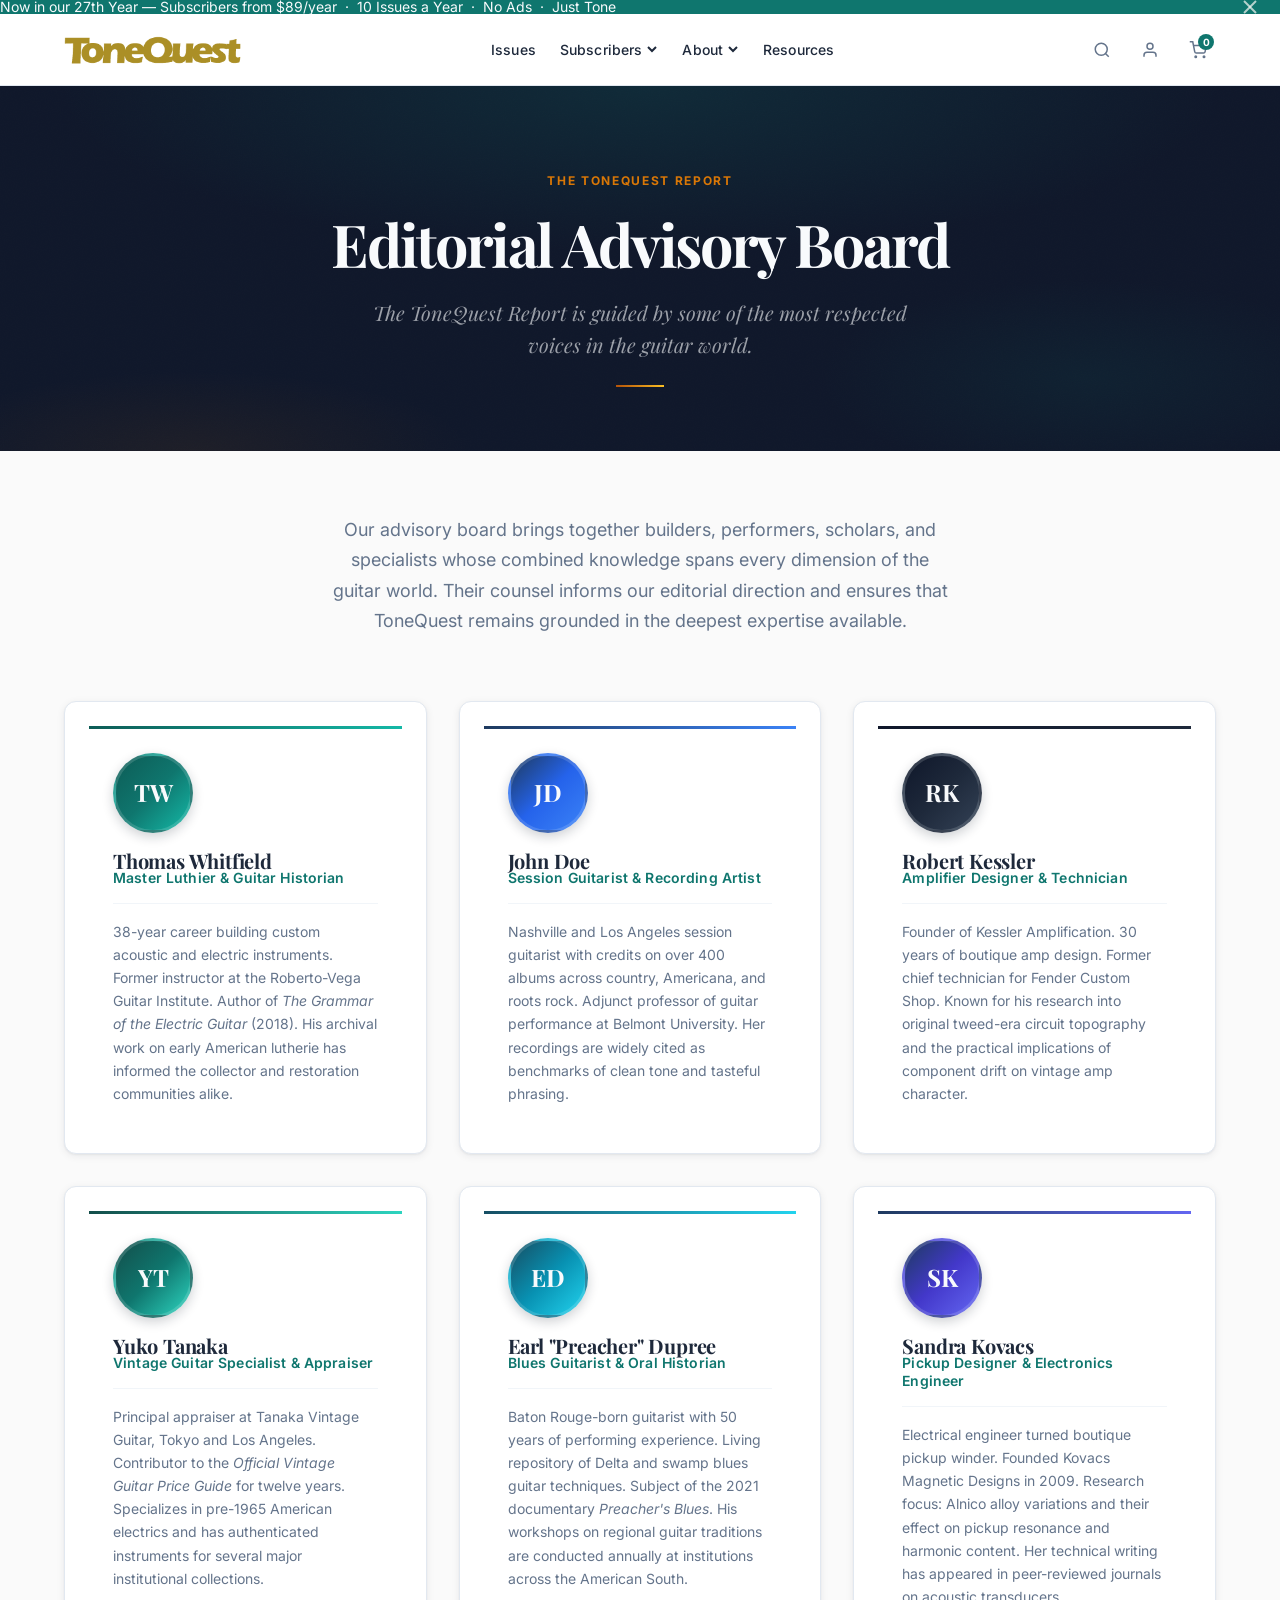
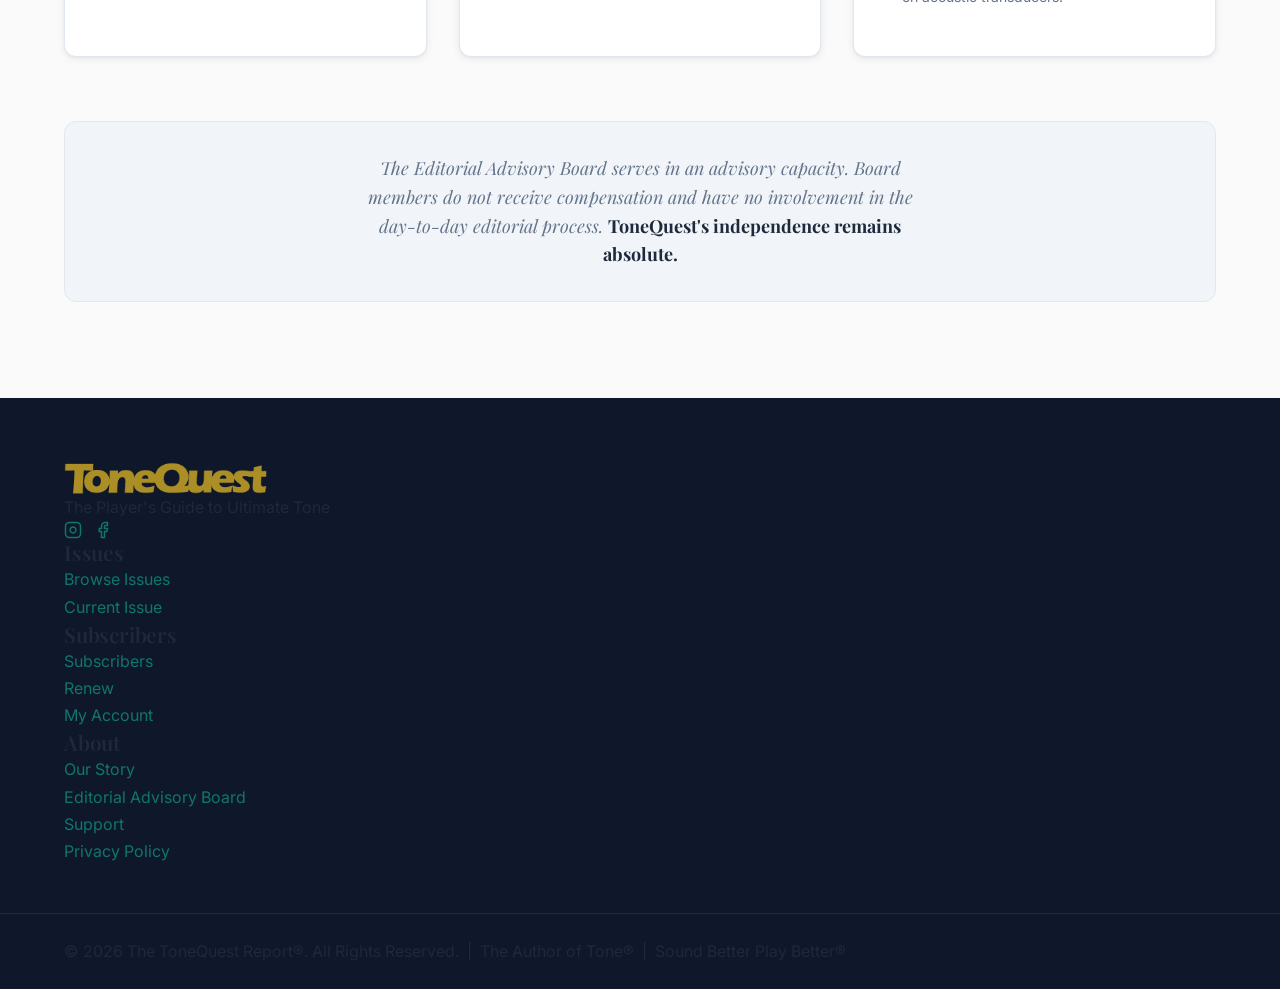
==== commit 3465940d: "Update site — 2026-04-08T22:10:51.345Z" ====
--- a/about/editorial-board/index.html
+++ b/about/editorial-board/index.html
@@ -402,13 +402,13 @@
           </div>
         </div>
 
-        <!-- Marina Delgado -->
+        <!-- John Doe -->
         <div class="board-card">
           <div class="board-card__accent-bar" style="background: linear-gradient(90deg, #1E3A5F, #3B82F6);"></div>
           <div class="board-card__body">
-            <div class="board-card__avatar" style="background: linear-gradient(135deg, #1E3A5F, #2563EB, #3B82F6);">MD</div>
+            <div class="board-card__avatar" style="background: linear-gradient(135deg, #1E3A5F, #2563EB, #3B82F6);">JD</div>
             <div>
-              <h3 class="board-card__name">Marina Delgado</h3>
+              <h3 class="board-card__name">John Doe</h3>
               <p class="board-card__title">Session Guitarist &amp; Recording Artist</p>
             </div>
             <div class="board-card__divider"></div>
